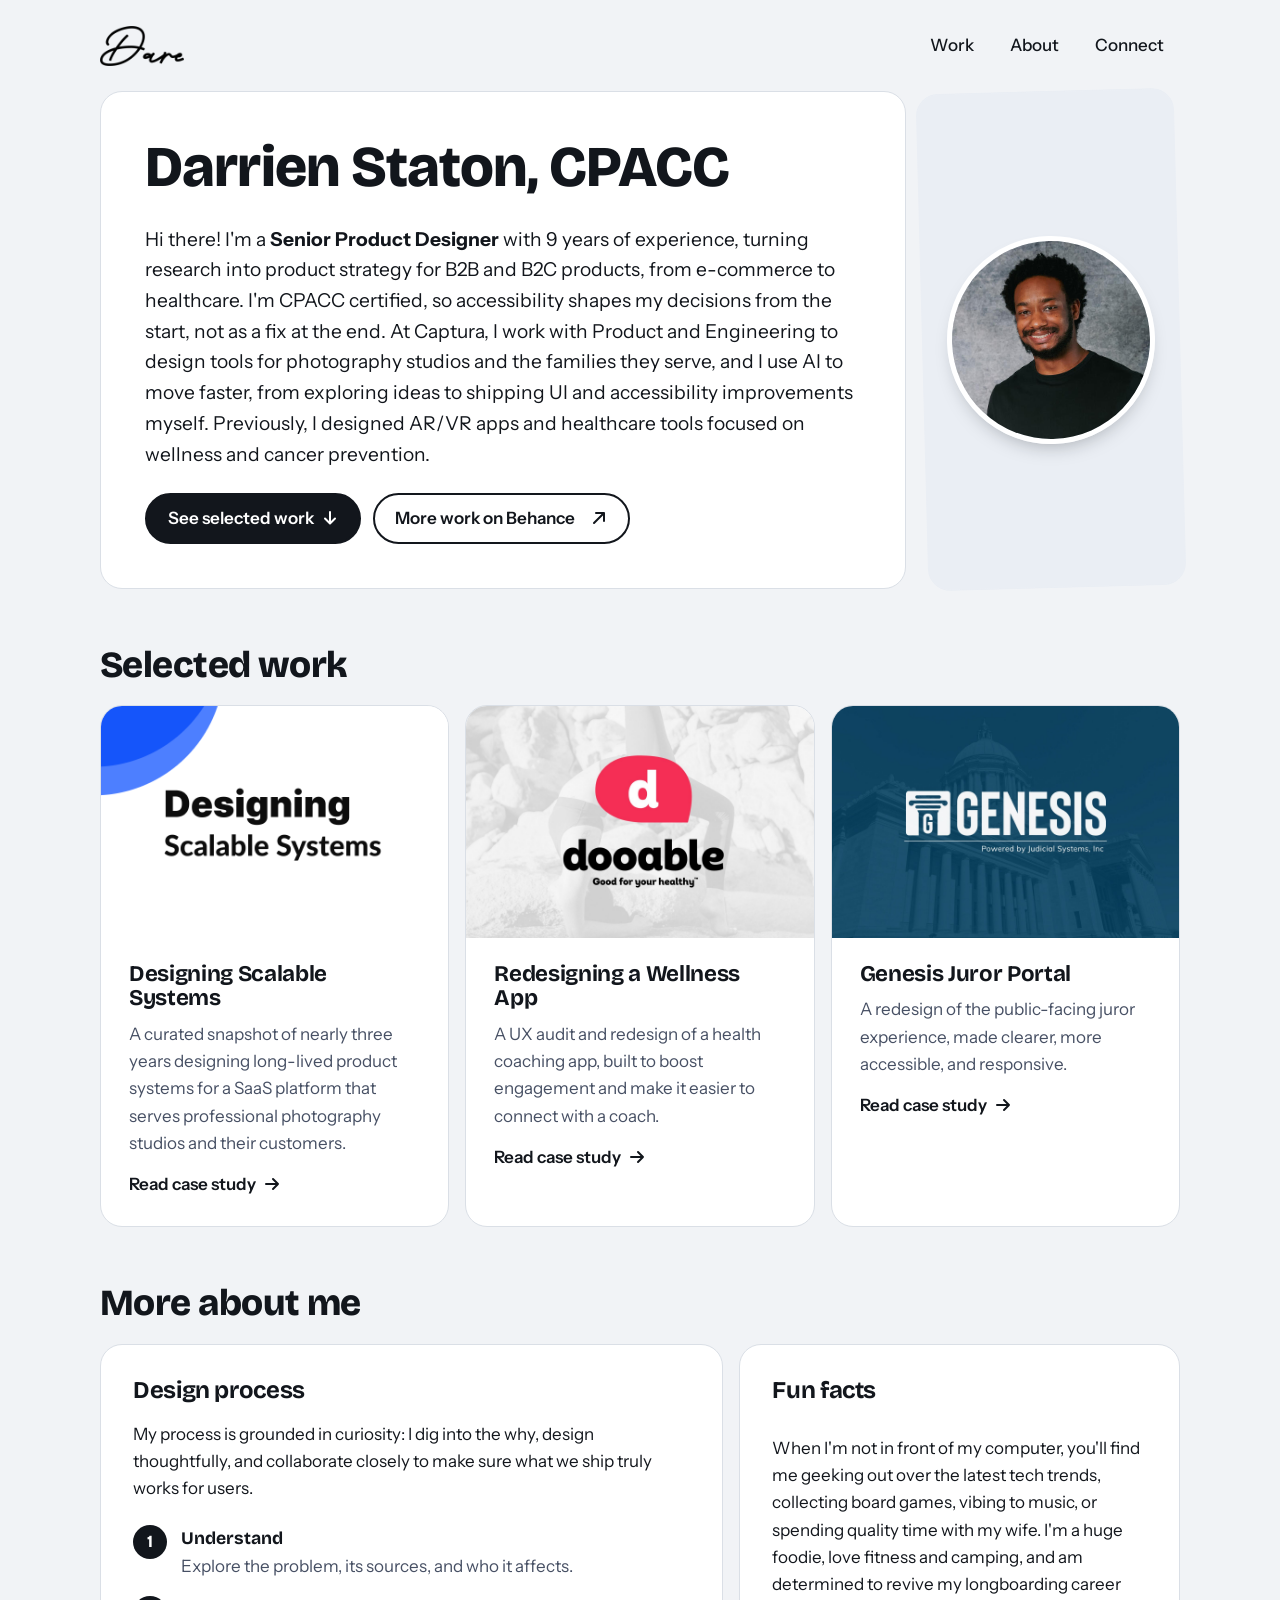
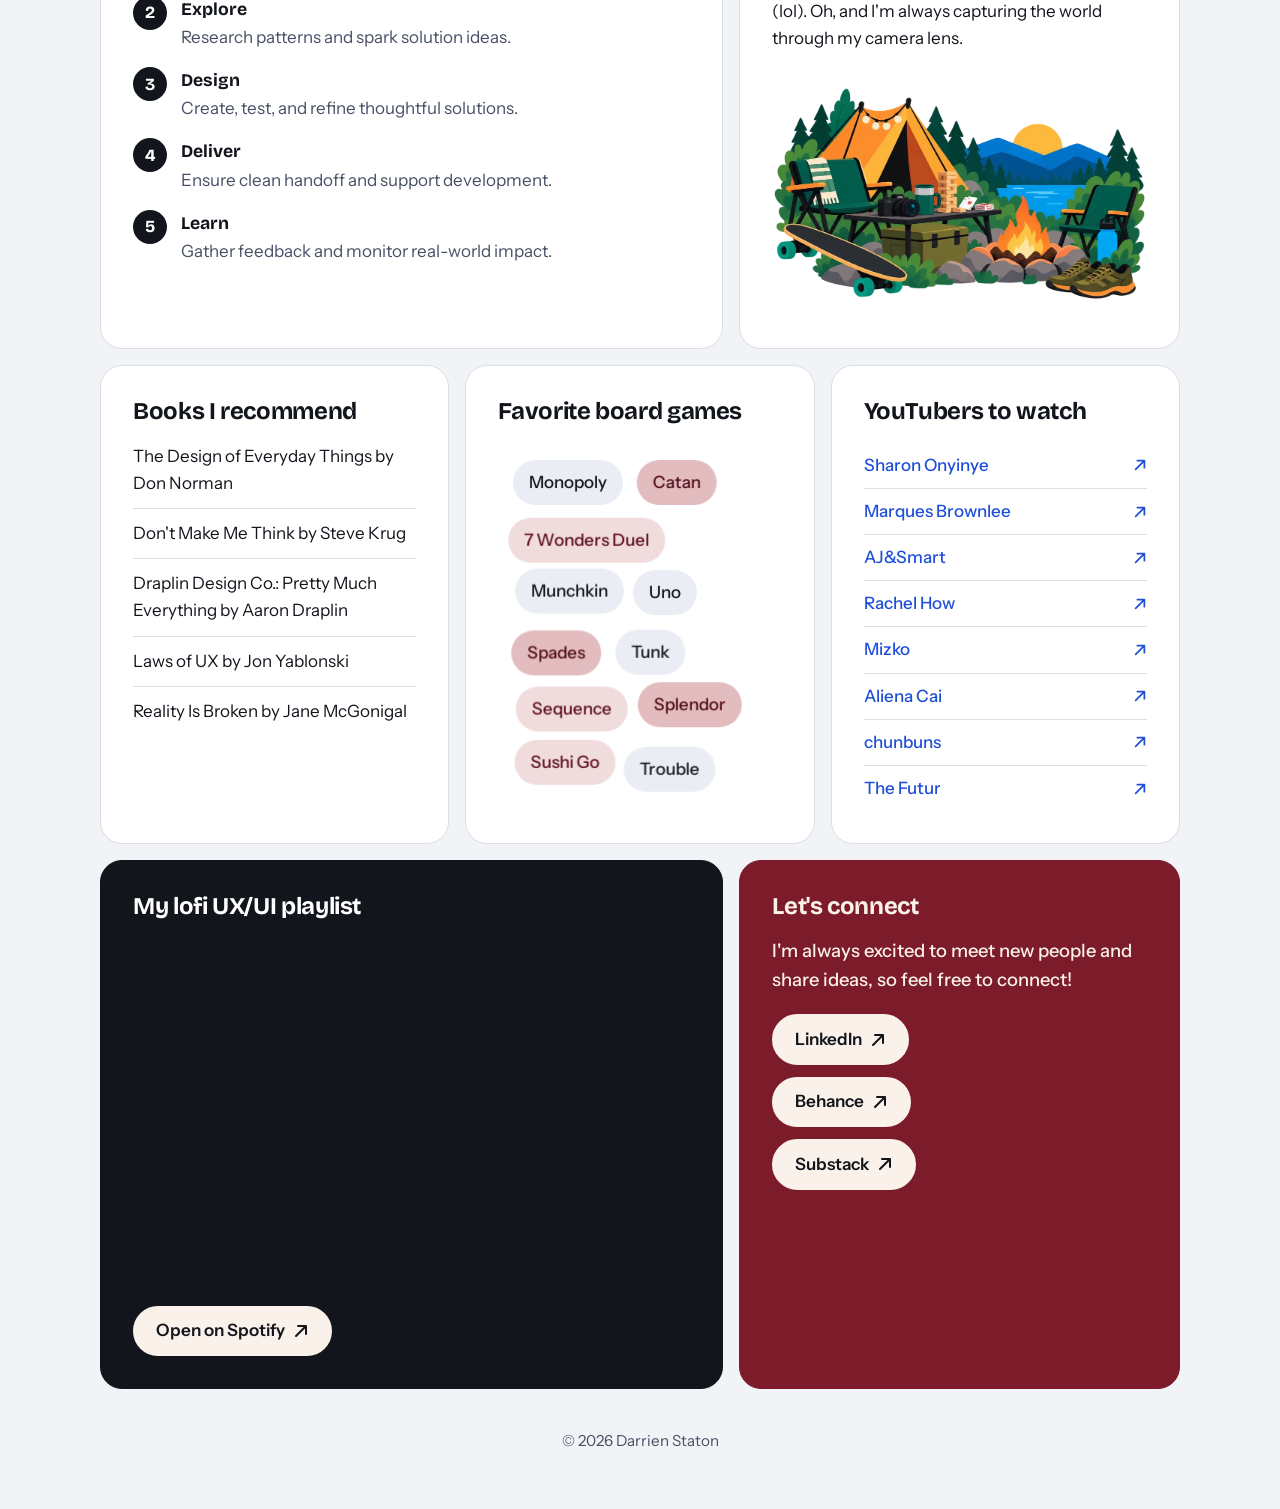
==== index.html @ d0b034d8 "Add portfolio site Initial upload of the darrienstaton.com portfolio: homepage, three case studies, " ====
<!DOCTYPE html>
<html lang="en">
<head>
  <meta charset="utf-8">
  <meta name="viewport" content="width=device-width, initial-scale=1">
  <title>Darrien Staton</title>
  <meta name="description" content="Darrien Staton | Product Designer">
  <meta name="theme-color" content="#F1F3F6">
  <meta property="og:title" content="Darrien Staton">
  <meta property="og:description" content="Darrien Staton | Product Designer">
  <meta property="og:type" content="website">
  <meta property="og:url" content="https://darrienstaton.com">
  <link rel="icon" type="image/png" href="images/favicon.png">
  <link rel="preconnect" href="https://fonts.googleapis.com">
  <link rel="preconnect" href="https://fonts.gstatic.com" crossorigin>
  <link href="https://fonts.googleapis.com/css2?family=Bricolage+Grotesque:opsz,wght@12..96,500;700;800&family=Instrument+Sans:wght@400;500;600&display=swap" rel="stylesheet">
  <style>
    :root {
      --bg: #F1F3F6;
      --surface: #FFFFFF;
      --ink: #12161C;
      --muted: #475064;
      --line: #DADFE6;
      --accent: #1F4FD8;
      --earth-red: #7C1B2A;
      --on-red: #FAF1EA;
      --chip: #EAEEF4;
      --radius: 22px;
      --gap: 16px;
      --display: "Bricolage Grotesque", "Avenir Next", "Segoe UI", system-ui, sans-serif;
      --body: "Instrument Sans", system-ui, -apple-system, "Segoe UI", Roboto, sans-serif;
    }
    * { box-sizing: border-box; }
    html { background: var(--bg); scroll-behavior: smooth; }
    body {
      margin: 0;
      font-family: var(--body);
      font-size: 1.0625rem;
      line-height: 1.6;
      color: var(--ink);
      background: var(--bg);
    }
    img { display: block; max-width: 100%; }
    a { color: inherit; }
    h1, h2, h3 { font-family: var(--display); margin: 0; line-height: 1.1; letter-spacing: -0.015em; }
    p { margin: 0; }
    ul, ol { margin: 0; padding: 0; list-style: none; }

    .wrap { max-width: 1120px; margin: 0 auto; padding: 0 20px; }

    .skip {
      position: absolute; left: 16px; top: -64px; z-index: 10;
      background: var(--ink); color: #fff; padding: 12px 18px; border-radius: 12px;
      font-weight: 600; text-decoration: none;
    }
    .skip:focus { top: 16px; }

    /* header */
    .site-header { display: flex; align-items: center; justify-content: space-between; padding: 22px 0; }
    .site-header .logo img { height: 40px; width: auto; }
    .site-header nav ul { display: flex; gap: 4px; }
    .site-header nav a {
      display: inline-block; padding: 10px 16px; border-radius: 999px;
      text-decoration: none; font-weight: 500; transition: background .2s ease, transform .2s ease;
    }
    .site-header nav a:hover { background: var(--surface); transform: translateY(-2px); }

    /* bento grid */
    .bento { display: grid; grid-template-columns: repeat(12, 1fr); gap: var(--gap); }
    .s4 { grid-column: span 4; }
    .s5 { grid-column: span 5; }
    .s6 { grid-column: span 6; }
    .s7 { grid-column: span 7; }
    .s3 { grid-column: span 3; }
    .s8 { grid-column: span 8; }
    .s9 { grid-column: span 9; }
    .s12 { grid-column: span 12; }
    .tall { grid-row: span 2; }

    .tile {
      position: relative;
      background: var(--surface);
      border: 1px solid var(--line);
      border-radius: var(--radius);
      padding: 32px;
    }
    .tile h3 { font-size: 1.5rem; margin-bottom: 18px; }
    .tile--night { background: var(--ink); border-color: var(--ink); color: #fff; }
    .tile--accent { background: var(--earth-red); border-color: var(--earth-red); color: var(--on-red); }
    .tile--accent p { font-weight: 500; }

    /* intro */
    .intro { padding: 44px; display: flex; flex-direction: column; justify-content: center; gap: 24px; }
    .intro h1 { font-size: clamp(2.4rem, 5.4vw, 3.6rem); font-weight: 800; }
    .intro p { font-size: 1.2rem; max-width: 40em; }
    .actions { display: flex; flex-wrap: wrap; gap: 12px; }
    .btn {
      display: inline-flex; align-items: center; gap: .5rem;
      min-height: 46px; padding: .6rem 1.3rem; border-radius: 999px;
      font-weight: 600; text-decoration: none; border: 2px solid var(--ink);
      transition: transform .2s ease, background .2s ease, color .2s ease;
    }
    .btn svg { width: 16px; height: 16px; transition: transform .2s ease; }
    .btn:hover { transform: translateY(-3px); }
    .btn:hover svg { transform: translate(2px, -2px); }
    .btn--solid { background: var(--ink); color: #fff; }
    .btn--solid:hover svg.down { transform: translateY(3px); }
    .btn--light { background: var(--on-red); color: var(--ink); border-color: var(--on-red); }

    /* portrait */
    .fun { display: flex; flex-direction: column; gap: 14px; }
    .fun__art { width: 100%; height: auto; margin-top: auto; }
    .portrait { display: grid; place-items: center; padding: 24px; background: var(--chip); border-color: var(--chip); transform: rotate(-1.5deg); transition: transform .35s ease; }
    .portrait:hover { transform: rotate(0deg) translateY(-4px); }
    /* shown at about half the file's pixel size, so it stays sharp on high-density screens */
    .portrait img { width: min(100%, 220px); height: auto; aspect-ratio: 1; object-fit: cover; border-radius: 50%; border: 5px solid #fff; box-shadow: 0 10px 20px -10px rgba(18,22,28,.35); }

    /* section headings */
    .section-head { margin: 56px 0 20px; }
    .section-head h2 { font-size: clamp(1.8rem, 3.4vw, 2.3rem); font-weight: 800; }

    /* case study tiles */
    .case { padding: 0; overflow: hidden; display: flex; flex-direction: column; transition: transform .25s ease, border-color .25s ease, box-shadow .25s ease; }
    .case:hover { transform: translateY(-4px); border-color: var(--brand); box-shadow: 0 14px 30px -14px rgba(18,22,28,.35); }
    .case--dss { --brand: #1A56FF; }
    .case--dooable { --brand: #F42D58; }
    .case--genesis { --brand: #0E4467; }
    .case__media { overflow: hidden; background: var(--chip); }
    .case__media img { width: 100%; height: 100%; object-fit: cover; aspect-ratio: 3 / 2; transition: transform .5s ease; }
    .case:hover .case__media img { transform: scale(1.04); }
    .case__body { padding: 24px 28px 28px; }
    .case__body h3 { font-size: 1.4rem; margin-bottom: 10px; }
    .case__body { flex: 1; }
    .case__body p { color: var(--muted); }
    .more { display: inline-flex; align-items: center; gap: .5rem; margin-top: 14px; font-weight: 600; }
    .more svg { width: 16px; height: 16px; transition: transform .25s ease; }
    .case:hover .more svg { transform: translateX(5px); }
    .stretched { text-decoration: none; }
    .stretched::after { content: ""; position: absolute; inset: 0; border-radius: inherit; }
    .stretched:focus-visible { outline: none; }
    .stretched:focus-visible::after { box-shadow: inset 0 0 0 4px var(--accent), inset 0 0 0 7px #fff; }

    /* process */
    .steps { display: grid; gap: 16px; counter-reset: step; }
    .steps li { display: grid; grid-template-columns: 34px 1fr; gap: 14px; align-items: start; counter-increment: step; }
    .steps li::before {
      content: counter(step);
      display: grid; place-items: center; width: 34px; height: 34px; border-radius: 50%;
      background: var(--ink); color: #fff; font-family: var(--display); font-weight: 700;
    }
    .steps strong { display: block; font-family: var(--display); font-size: 1.1rem; }
    .steps span { color: var(--muted); }

    /* lists */
    .plain li { padding: 11px 0; border-bottom: 1px solid var(--line); }
    .plain li:last-child { border-bottom: 0; padding-bottom: 0; }
    .plain li:first-child { padding-top: 0; }
    .chips { display: flex; flex-wrap: wrap; gap: 10px; }
    .chips li {
      padding: 9px 16px; border-radius: 999px; background: var(--chip); font-weight: 500;
      transition: transform .2s ease, background .2s ease;
    }
    .chips li:hover { transform: translateY(-3px) rotate(-2deg); background: #dfe5ee; }
    /* a little color on some chips: solid wine, soft rose, or the default gray */
    .chips li:nth-child(2), .chips li:nth-child(6), .chips li:nth-child(9) { background: #E2BCBF; color: #4F0C18; }
    .chips li:nth-child(2):hover, .chips li:nth-child(6):hover, .chips li:nth-child(9):hover { background: #D8ABAF; }
    .chips li:nth-child(3), .chips li:nth-child(8), .chips li:nth-child(10) { background: #F0DCDD; color: #5E0E1B; }
    .chips li:nth-child(3):hover, .chips li:nth-child(8):hover, .chips li:nth-child(10):hover { background: #E7C8CB; }
    .linklist li { padding: 9px 0; border-bottom: 1px solid var(--line); }
    .linklist li:last-child { border-bottom: 0; }
    .linklist a {
      display: flex; align-items: center; justify-content: space-between; gap: 12px;
      text-decoration: none; font-weight: 500; color: var(--accent);
    }
    .linklist a:hover { text-decoration: underline; text-underline-offset: 4px; }
    .linklist svg { width: 14px; height: 14px; flex: none; transition: transform .2s ease; }
    .linklist a:hover svg { transform: translate(2px, -2px); }

    iframe { display: block; width: 100%; height: 352px; border: 0; border-radius: 14px; }
    .spotify-link { margin-top: 16px; }

    .connect { display: flex; flex-direction: column; gap: 16px; }
    .connect p { font-size: 1.15rem; }
    .connect .actions { flex-direction: column; align-items: flex-start; margin-top: 4px; }

    footer { padding: 40px 0 56px; text-align: center; color: var(--muted); font-size: .95rem; }

    a:focus-visible { outline: 3px solid var(--accent); outline-offset: 3px; }
    .tile--accent a:focus-visible, .tile--night a:focus-visible { outline-color: #fff; }
    .sr-only {
      position: absolute; width: 1px; height: 1px; margin: -1px; padding: 0;
      overflow: hidden; clip: rect(0 0 0 0); white-space: nowrap; border: 0;
    }
    [id] { scroll-margin-top: 16px; }

    /* tablet and phone */
    @media (max-width: 960px) {
      .s3, .s4, .s5, .s6, .s7, .s8, .s9 { grid-column: span 12; }
      .tall { grid-row: auto; }
      .portrait { order: -1; padding: 20px; transform: rotate(-1deg); }
      .portrait img { width: 180px; height: auto; }
      .intro { padding: 32px 28px; }
    }
    @media (max-width: 560px) {
      .wrap { padding: 0 14px; }
      .site-header .logo img { height: 34px; }
      .site-header nav a { padding: 10px 11px; }
      .tile { padding: 26px 22px; }
      .intro { padding: 28px 22px; }
      .case__body { padding: 20px 22px 24px; }
    }


    /* floating board game chips (enhancement; static wrap without JS or with reduced motion) */
    .chips.float-ready { position: relative; padding: 14px; gap: 12px; }
    .chips.is-floating li { position: absolute; top: 0; left: 0; margin: 0; will-change: transform; transition: background .2s ease; }

    @media (prefers-reduced-motion: reduce) {
      html { scroll-behavior: auto; }
      *, *::before, *::after { transition: none !important; animation: none !important; }
      .portrait, .portrait:hover { transform: none; }
      .case:hover, .btn:hover, .chips li:hover, .site-header nav a:hover { transform: none; }
    }
  </style>
</head>
<body>
  <a class="skip" href="#work">Skip to selected work</a>

  <div class="wrap">
    <header class="site-header">
      <a class="logo" href="#top" aria-label="Darrien Staton, home"><img src="images/dare-logo.png" alt="Dare"></a>
      <nav aria-label="Main">
        <ul>
          <li><a href="#work">Work</a></li>
          <li><a href="#about">About</a></li>
          <li><a href="#connect">Connect</a></li>
        </ul>
      </nav>
    </header>

    <main id="top">

      <div class="bento">
        <section class="tile intro s9" aria-labelledby="name">
          <h1 id="name">Darrien Staton, CPACC</h1>
          <p>Hi there! I'm a <strong>Senior Product Designer</strong> with 9 years of experience, turning research into product strategy for B2B and B2C products, from e-commerce to healthcare. I'm CPACC certified, so accessibility shapes my decisions from the start, not as a fix at the end. At Captura, I work with Product and Engineering to design tools for photography studios and the families they serve, and I use AI to move faster, from exploring ideas to shipping UI and accessibility improvements myself. Previously, I designed AR/VR apps and healthcare tools focused on wellness and cancer prevention.</p>
          <div class="actions">
            <a class="btn btn--solid" href="#work">
              See selected work
              <svg class="down" viewBox="0 0 16 16" fill="none" stroke="currentColor" stroke-width="2" stroke-linecap="round" stroke-linejoin="round" aria-hidden="true"><path d="M8 2v11M3 8.5l5 5 5-5"/></svg>
            </a>
            <a class="btn" href="https://www.behance.net/darrienstaton1/" target="_blank" rel="noopener noreferrer">
              More work on Behance<span class="sr-only"> (opens in a new tab)</span>
              <svg viewBox="0 0 16 16" fill="none" stroke="currentColor" stroke-width="2" stroke-linecap="round" stroke-linejoin="round" aria-hidden="true"><path d="M5 3h8v8M13 3L3 13"/></svg>
            </a>
          </div>
        </section>

        <div class="tile portrait s3">
          <img src="images/headshot.jpg" alt="Darrien smiling in a black t-shirt." width="495" height="495">
        </div>
      </div>

      <section id="work" aria-labelledby="work-title">
        <div class="section-head"><h2 id="work-title">Selected work</h2></div>
        <div class="bento">

          <article class="tile case case--dss s4">
            <div class="case__media"><img src="images/thumb-scalable-systems.png" alt="" width="1500" height="1000"></div>
            <div class="case__body">
              <h3><a class="stretched" href="scalable-systems.html">Designing Scalable Systems</a></h3>
              <p>A curated snapshot of nearly three years designing long-lived product systems for a SaaS platform that serves professional photography studios and their customers.</p>
              <span class="more" aria-hidden="true">Read case study
                <svg viewBox="0 0 16 16" fill="none" stroke="currentColor" stroke-width="2" stroke-linecap="round" stroke-linejoin="round"><path d="M2 8h12M9 3l5 5-5 5"/></svg>
              </span>
            </div>
          </article>

          <article class="tile case case--dooable s4">
            <div class="case__media"><img src="images/thumb-dooable.jpg" alt="" width="1500" height="1000" loading="lazy"></div>
            <div class="case__body">
              <h3><a class="stretched" href="wellness-app.html">Redesigning a Wellness App</a></h3>
              <p>A UX audit and redesign of a health coaching app, built to boost engagement and make it easier to connect with a coach.</p>
              <span class="more" aria-hidden="true">Read case study
                <svg viewBox="0 0 16 16" fill="none" stroke="currentColor" stroke-width="2" stroke-linecap="round" stroke-linejoin="round"><path d="M2 8h12M9 3l5 5-5 5"/></svg>
              </span>
            </div>
          </article>

          <article class="tile case case--genesis s4">
            <div class="case__media"><img src="images/thumb-genesis.jpg" alt="" width="1500" height="1000" loading="lazy"></div>
            <div class="case__body">
              <h3><a class="stretched" href="juror-portal.html">Genesis Juror Portal</a></h3>
              <p>A redesign of the public-facing juror experience, made clearer, more accessible, and responsive.</p>
              <span class="more" aria-hidden="true">Read case study
                <svg viewBox="0 0 16 16" fill="none" stroke="currentColor" stroke-width="2" stroke-linecap="round" stroke-linejoin="round"><path d="M2 8h12M9 3l5 5-5 5"/></svg>
              </span>
            </div>
          </article>

        </div>
      </section>

      <section id="about" aria-labelledby="about-title">
        <div class="section-head"><h2 id="about-title">More about me</h2></div>
        <div class="bento">

          <section class="tile s7" aria-labelledby="process-title">
            <h3 id="process-title">Design process</h3>
            <p style="margin-bottom:22px">My process is grounded in curiosity: I dig into the why, design thoughtfully, and collaborate closely to make sure what we ship truly works for users.</p>
            <ol class="steps">
              <li><div><strong>Understand</strong><span>Explore the problem, its sources, and who it affects.</span></div></li>
              <li><div><strong>Explore</strong><span>Research patterns and spark solution ideas.</span></div></li>
              <li><div><strong>Design</strong><span>Create, test, and refine thoughtful solutions.</span></div></li>
              <li><div><strong>Deliver</strong><span>Ensure clean handoff and support development.</span></div></li>
              <li><div><strong>Learn</strong><span>Gather feedback and monitor real-world impact.</span></div></li>
            </ol>
          </section>

          <section class="tile s5 fun" aria-labelledby="fun-title">
            <h3 id="fun-title">Fun facts</h3>
            <p>When I'm not in front of my computer, you'll find me geeking out over the latest tech trends, collecting board games, vibing to music, or spending quality time with my wife. I'm a huge foodie, love fitness and camping, and am determined to revive my longboarding career (lol). Oh, and I'm always capturing the world through my camera lens.</p>
            <img class="fun__art" src="images/fun-facts-camp.webp" alt="Illustrated campsite by a lake at sunset, with an orange tent, camp chairs, a campfire, a camera, a Jenga tower and playing cards, a longboard, and hiking shoes." width="1000" height="667" loading="lazy">
          </section>

          <section class="tile s4" aria-labelledby="books-title">
            <h3 id="books-title">Books I recommend</h3>
            <ul class="plain">
              <li>The Design of Everyday Things by Don Norman</li>
              <li>Don't Make Me Think by Steve Krug</li>
              <li>Draplin Design Co.: Pretty Much Everything by Aaron Draplin</li>
              <li>Laws of UX by Jon Yablonski</li>
              <li>Reality Is Broken by Jane McGonigal</li>
            </ul>
          </section>

          <section class="tile s4" aria-labelledby="games-title">
            <h3 id="games-title">Favorite board games</h3>
            <ul class="chips">
              <li>Monopoly</li>
              <li>Catan</li>
              <li>7 Wonders Duel</li>
              <li>Munchkin</li>
              <li>Uno</li>
              <li>Spades</li>
              <li>Tunk</li>
              <li>Sequence</li>
              <li>Splendor</li>
              <li>Sushi Go</li>
              <li>Trouble</li>
            </ul>
          </section>

          <section class="tile s4" aria-labelledby="yt-title">
            <h3 id="yt-title">YouTubers to watch</h3>
            <ul class="linklist">
              <li><a href="https://www.youtube.com/@SharonOnyinye/" target="_blank" rel="noopener noreferrer">Sharon Onyinye<span class="sr-only"> (opens in a new tab)</span><svg viewBox="0 0 16 16" fill="none" stroke="currentColor" stroke-width="2" stroke-linecap="round" stroke-linejoin="round" aria-hidden="true"><path d="M5 3h8v8M13 3L3 13"/></svg></a></li>
              <li><a href="https://www.youtube.com/@mkbhd/" target="_blank" rel="noopener noreferrer">Marques Brownlee<span class="sr-only"> (opens in a new tab)</span><svg viewBox="0 0 16 16" fill="none" stroke="currentColor" stroke-width="2" stroke-linecap="round" stroke-linejoin="round" aria-hidden="true"><path d="M5 3h8v8M13 3L3 13"/></svg></a></li>
              <li><a href="https://www.youtube.com/@AJSmart/" target="_blank" rel="noopener noreferrer">AJ&amp;Smart<span class="sr-only"> (opens in a new tab)</span><svg viewBox="0 0 16 16" fill="none" stroke="currentColor" stroke-width="2" stroke-linecap="round" stroke-linejoin="round" aria-hidden="true"><path d="M5 3h8v8M13 3L3 13"/></svg></a></li>
              <li><a href="https://www.youtube.com/@RachelHow/" target="_blank" rel="noopener noreferrer">Rachel How<span class="sr-only"> (opens in a new tab)</span><svg viewBox="0 0 16 16" fill="none" stroke="currentColor" stroke-width="2" stroke-linecap="round" stroke-linejoin="round" aria-hidden="true"><path d="M5 3h8v8M13 3L3 13"/></svg></a></li>
              <li><a href="https://www.youtube.com/@Mizko/" target="_blank" rel="noopener noreferrer">Mizko<span class="sr-only"> (opens in a new tab)</span><svg viewBox="0 0 16 16" fill="none" stroke="currentColor" stroke-width="2" stroke-linecap="round" stroke-linejoin="round" aria-hidden="true"><path d="M5 3h8v8M13 3L3 13"/></svg></a></li>
              <li><a href="https://www.youtube.com/@AlienaCai/" target="_blank" rel="noopener noreferrer">Aliena Cai<span class="sr-only"> (opens in a new tab)</span><svg viewBox="0 0 16 16" fill="none" stroke="currentColor" stroke-width="2" stroke-linecap="round" stroke-linejoin="round" aria-hidden="true"><path d="M5 3h8v8M13 3L3 13"/></svg></a></li>
              <li><a href="https://www.youtube.com/@chunbuns/" target="_blank" rel="noopener noreferrer">chunbuns<span class="sr-only"> (opens in a new tab)</span><svg viewBox="0 0 16 16" fill="none" stroke="currentColor" stroke-width="2" stroke-linecap="round" stroke-linejoin="round" aria-hidden="true"><path d="M5 3h8v8M13 3L3 13"/></svg></a></li>
              <li><a href="https://www.youtube.com/@thefutur/" target="_blank" rel="noopener noreferrer">The Futur<span class="sr-only"> (opens in a new tab)</span><svg viewBox="0 0 16 16" fill="none" stroke="currentColor" stroke-width="2" stroke-linecap="round" stroke-linejoin="round" aria-hidden="true"><path d="M5 3h8v8M13 3L3 13"/></svg></a></li>
            </ul>
          </section>

          <section class="tile tile--night s7" aria-labelledby="playlist-title">
            <h3 id="playlist-title">My lofi UX/UI playlist</h3>
            <iframe title="My Lofi UX/UI playlist on Spotify" src="https://open.spotify.com/embed/playlist/6mcJ4eX744HEFd7J6AeA9e?utm_source=generator&amp;si=a37f7be60f414571" allow="autoplay; clipboard-write; encrypted-media; fullscreen; picture-in-picture" loading="lazy"></iframe>
            <a class="btn btn--light spotify-link" href="https://open.spotify.com/playlist/6mcJ4eX744HEFd7J6AeA9e?si=ZIV6PWeASYWnZGyinq_YZw" target="_blank" rel="noopener noreferrer">Open on Spotify<span class="sr-only"> (opens in a new tab)</span><svg viewBox="0 0 16 16" fill="none" stroke="currentColor" stroke-width="2" stroke-linecap="round" stroke-linejoin="round" aria-hidden="true"><path d="M5 3h8v8M13 3L3 13"/></svg></a>
          </section>

          <section id="connect" class="tile tile--accent connect s5" aria-labelledby="connect-title">
            <h3 id="connect-title" style="margin-bottom:0">Let's connect</h3>
            <p>I'm always excited to meet new people and share ideas, so feel free to connect!</p>
            <div class="actions">
              <a class="btn btn--light" href="https://www.linkedin.com/in/darrien/" target="_blank" rel="noopener noreferrer">LinkedIn<span class="sr-only"> (opens in a new tab)</span><svg viewBox="0 0 16 16" fill="none" stroke="currentColor" stroke-width="2" stroke-linecap="round" stroke-linejoin="round" aria-hidden="true"><path d="M5 3h8v8M13 3L3 13"/></svg></a>
              <a class="btn btn--light" href="https://www.behance.net/darrienstaton1/" target="_blank" rel="noopener noreferrer">Behance<span class="sr-only"> (opens in a new tab)</span><svg viewBox="0 0 16 16" fill="none" stroke="currentColor" stroke-width="2" stroke-linecap="round" stroke-linejoin="round" aria-hidden="true"><path d="M5 3h8v8M13 3L3 13"/></svg></a>
              <a class="btn btn--light" href="https://darrienstaton.substack.com/" target="_blank" rel="noopener noreferrer">Substack<span class="sr-only"> (opens in a new tab)</span><svg viewBox="0 0 16 16" fill="none" stroke="currentColor" stroke-width="2" stroke-linecap="round" stroke-linejoin="round" aria-hidden="true"><path d="M5 3h8v8M13 3L3 13"/></svg></a>
            </div>
          </section>

        </div>
      </section>

    </main>

    <footer>&copy; 2026 Darrien Staton</footer>
  </div>
<script>
(function () {
  var field = document.querySelector('.chips');
  if (!field) return;
  var mq = window.matchMedia('(prefers-reduced-motion: reduce)');
  var items = [], raf = 0, onScreen = true, pointer = null, resizeTimer = 0, lastW = 0;
  var DRIFT = 5, PUSH = 10, RADIUS = 110, LIMIT = 12;

  function setup() {
    teardown();
    if (mq.matches) return;
    field.classList.add('float-ready');
    var lis = [].slice.call(field.children);
    var spots = lis.map(function (li) { return { x: li.offsetLeft, y: li.offsetTop, w: li.offsetWidth, h: li.offsetHeight }; });
    field.style.height = field.offsetHeight + 'px';
    field.classList.add('is-floating');
    items = lis.map(function (li, i) {
      li.style.transform = 'translate(' + spots[i].x + 'px,' + spots[i].y + 'px)';
      return {
        el: li, hx: spots[i].x, hy: spots[i].y, w: spots[i].w, h: spots[i].h, ox: 0, oy: 0,
        p1: Math.random() * 6.28, p2: Math.random() * 6.28,
        s1: 0.00035 + Math.random() * 0.0003, s2: 0.0003 + Math.random() * 0.0003
      };
    });
    lastW = field.offsetWidth;
    start();
  }

  function teardown() {
    stop();
    items.forEach(function (it) { it.el.style.transform = ''; });
    items = [];
    field.classList.remove('is-floating', 'float-ready');
    field.style.height = '';
  }

  function frame(now) {
    raf = requestAnimationFrame(frame);
    for (var i = 0; i < items.length; i++) {
      var it = items[i];
      var tx = Math.sin(now * it.s1 + it.p1) * DRIFT;
      var ty = Math.cos(now * it.s2 + it.p2) * DRIFT;
      if (pointer) {
        var dx = it.hx + it.w / 2 - pointer.x, dy = it.hy + it.h / 2 - pointer.y;
        var d = Math.sqrt(dx * dx + dy * dy);
        if (d < RADIUS) {
          var f = 1 - d / RADIUS, k = (d || 1);
          tx += (dx / k) * f * PUSH;
          ty += (dy / k) * f * PUSH;
        }
      }
      tx = Math.max(-LIMIT, Math.min(LIMIT, tx));
      ty = Math.max(-LIMIT, Math.min(LIMIT, ty));
      it.ox += (tx - it.ox) * 0.08;
      it.oy += (ty - it.oy) * 0.08;
      it.el.style.transform = 'translate(' + (it.hx + it.ox).toFixed(2) + 'px,' + (it.hy + it.oy).toFixed(2) + 'px)';
    }
  }
  function start() { if (!raf && items.length && onScreen && !document.hidden) raf = requestAnimationFrame(frame); }
  function stop() { if (raf) { cancelAnimationFrame(raf); raf = 0; } }

  field.addEventListener('pointermove', function (e) {
    if (e.pointerType && e.pointerType !== 'mouse') return;
    var r = field.getBoundingClientRect();
    pointer = { x: e.clientX - r.left, y: e.clientY - r.top };
  });
  field.addEventListener('pointerleave', function () { pointer = null; });
  document.addEventListener('visibilitychange', function () { document.hidden ? stop() : start(); });
  if ('IntersectionObserver' in window) {
    new IntersectionObserver(function (entries) {
      onScreen = entries[0].isIntersecting;
      onScreen ? start() : stop();
    }).observe(field);
  }
  window.addEventListener('resize', function () {
    clearTimeout(resizeTimer);
    resizeTimer = setTimeout(function () {
      if (!field.classList.contains('is-floating') || Math.abs(field.offsetWidth - lastW) > 1) setup();
    }, 150);
  });
  if (mq.addEventListener) mq.addEventListener('change', setup);
  var ready = document.fonts && document.fonts.ready ? document.fonts.ready : Promise.resolve();
  ready.then(setup);
})();
</script>
</body>
</html>
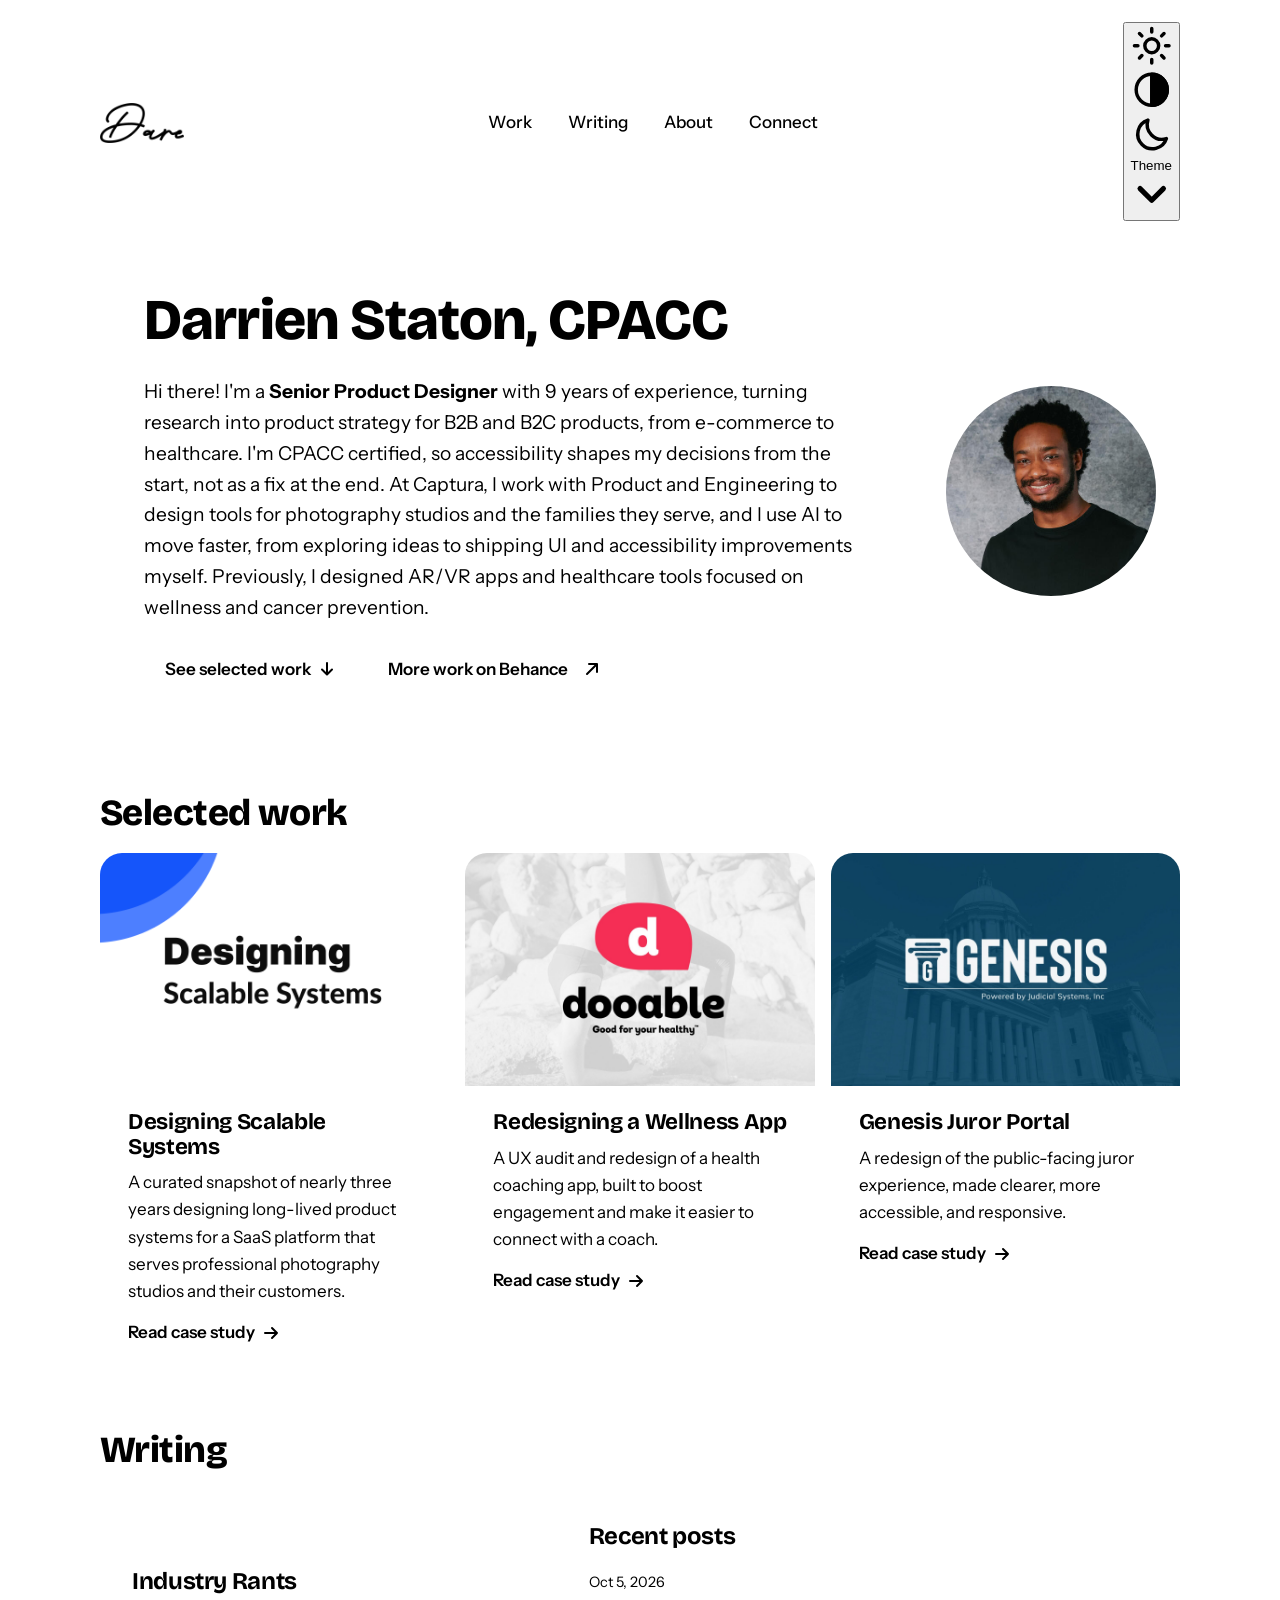
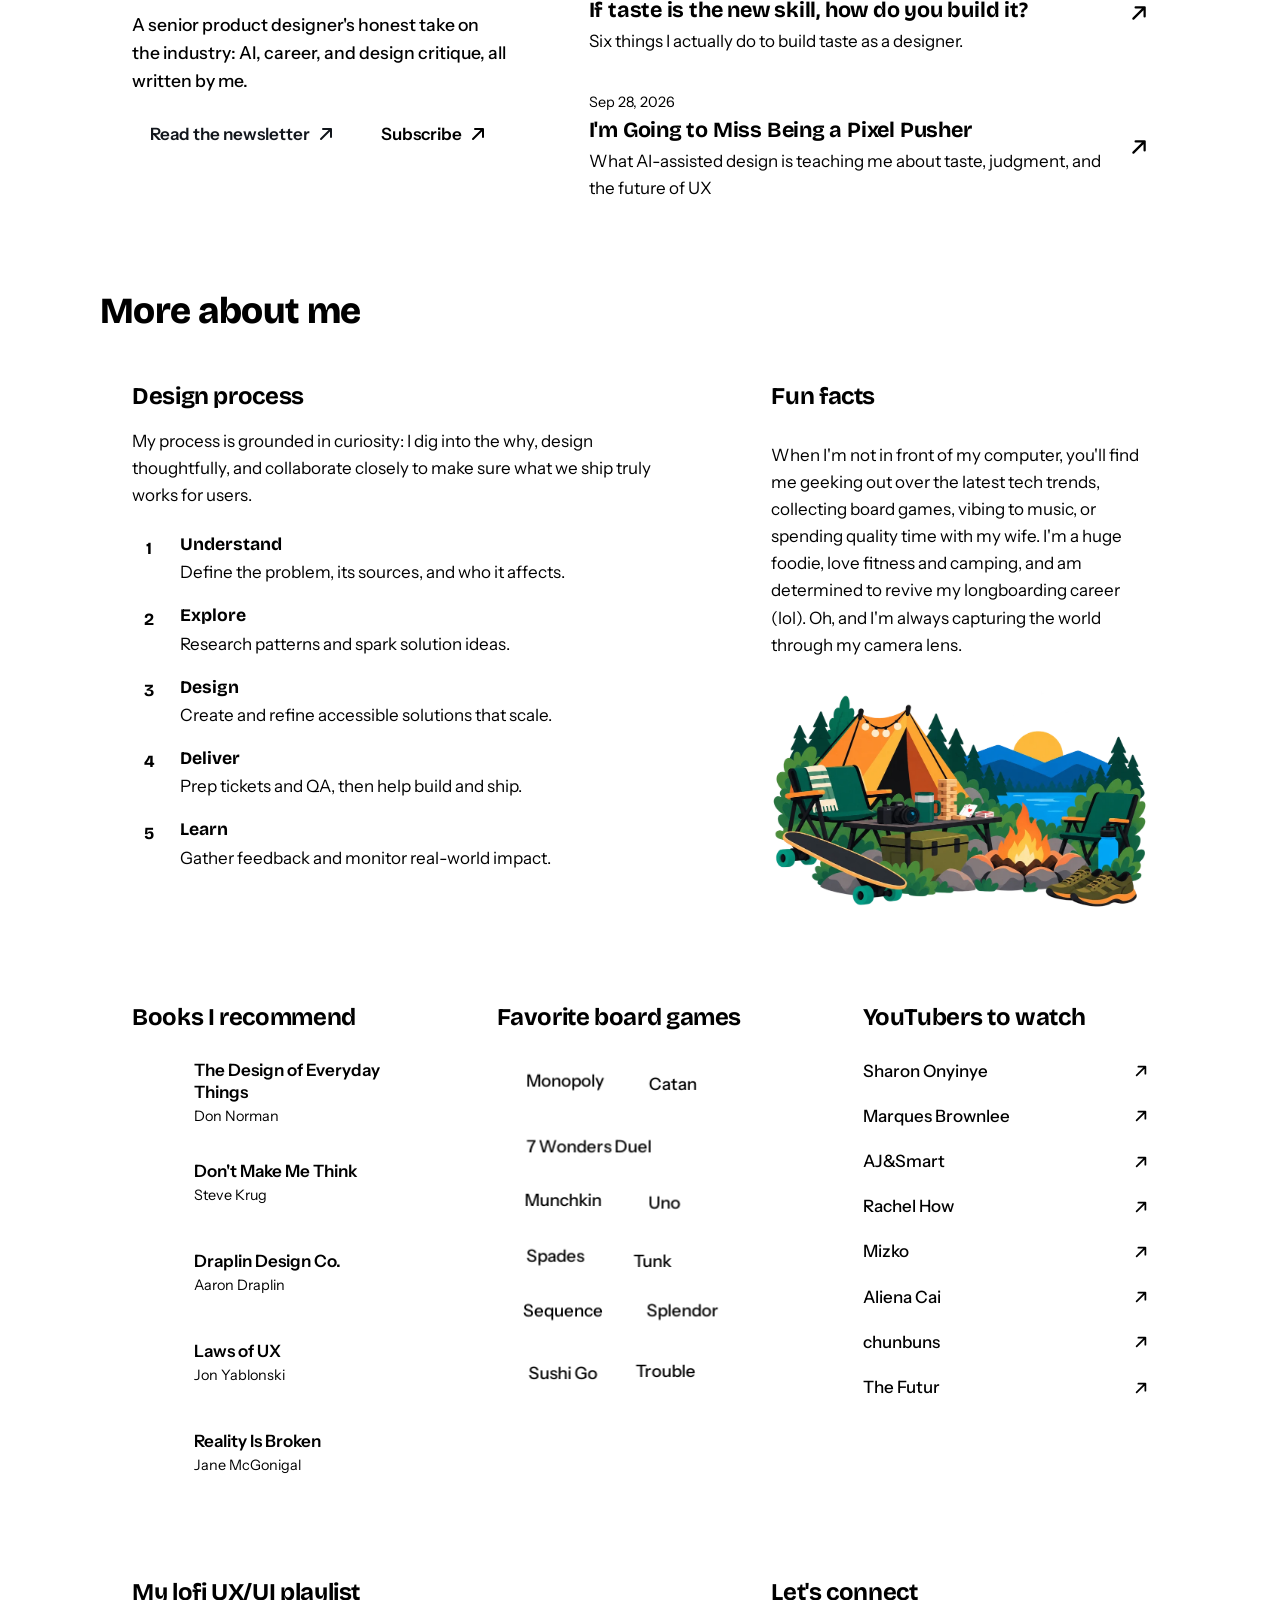
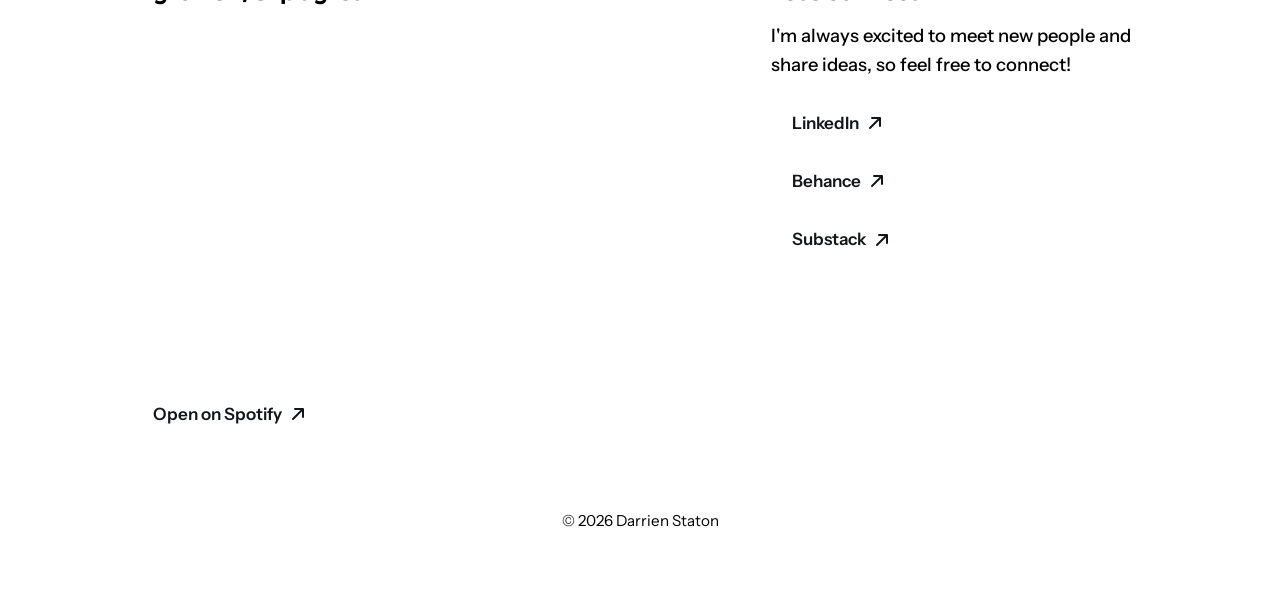
==== commit 1ac1fced: "Site updates Theme switcher, thumbnails, text revisions" ====
--- a/index.html
+++ b/index.html
@@ -5,7 +5,10 @@
   <meta name="viewport" content="width=device-width, initial-scale=1">
   <title>Darrien Staton</title>
   <meta name="description" content="Darrien Staton | Product Designer">
-  <meta name="theme-color" content="#F1F3F6">
+  <meta name="theme-color" content="#F1F3F6" media="(prefers-color-scheme: light)">
+  <meta name="theme-color" content="#0D1015" media="(prefers-color-scheme: dark)">
+  <script src="theme.js" defer></script>
+<script>(function(){var d=document.documentElement;d.classList.add('js');try{var t=localStorage.getItem('theme');if(t==='light'||t==='dark')d.setAttribute('data-theme',t)}catch(e){}})()</script>
   <meta property="og:title" content="Darrien Staton">
   <meta property="og:description" content="Darrien Staton | Product Designer">
   <meta property="og:type" content="website">
@@ -16,15 +19,7 @@
   <link href="https://fonts.googleapis.com/css2?family=Bricolage+Grotesque:opsz,wght@12..96,500;700;800&family=Instrument+Sans:wght@400;500;600&display=swap" rel="stylesheet">
   <style>
     :root {
-      --bg: #F1F3F6;
-      --surface: #FFFFFF;
-      --ink: #12161C;
-      --muted: #475064;
-      --line: #DADFE6;
-      --accent: #1F4FD8;
-      --earth-red: #7C1B2A;
-      --on-red: #FAF1EA;
-      --chip: #EAEEF4;
+      /* color tokens live in theme.css */
       --radius: 22px;
       --gap: 16px;
       --display: "Bricolage Grotesque", "Avenir Next", "Segoe UI", system-ui, sans-serif;
@@ -50,7 +45,7 @@
 
     .skip {
       position: absolute; left: 16px; top: -64px; z-index: 10;
-      background: var(--ink); color: #fff; padding: 12px 18px; border-radius: 12px;
+      background: var(--solid-bg); color: var(--solid-fg); padding: 12px 18px; border-radius: 12px;
       font-weight: 600; text-decoration: none;
     }
     .skip:focus { top: 16px; }
@@ -85,7 +80,7 @@
       padding: 32px;
     }
     .tile h3 { font-size: 1.5rem; margin-bottom: 18px; }
-    .tile--night { background: var(--ink); border-color: var(--ink); color: #fff; }
+    .tile--night { background: var(--night-bg); border-color: var(--night-line); color: var(--night-ink); }
     .tile--accent { background: var(--earth-red); border-color: var(--earth-red); color: var(--on-red); }
     .tile--accent p { font-weight: 500; }
 
@@ -103,17 +98,17 @@
     .btn svg { width: 16px; height: 16px; transition: transform .2s ease; }
     .btn:hover { transform: translateY(-3px); }
     .btn:hover svg { transform: translate(2px, -2px); }
-    .btn--solid { background: var(--ink); color: #fff; }
+    .btn--solid { background: var(--solid-bg); color: var(--solid-fg); border-color: var(--solid-bg); }
     .btn--solid:hover svg.down { transform: translateY(3px); }
-    .btn--light { background: var(--on-red); color: var(--ink); border-color: var(--on-red); }
+    .btn--light { background: var(--on-red); color: #12161C; border-color: var(--on-red); }
 
     /* portrait */
     .fun { display: flex; flex-direction: column; gap: 14px; }
     .fun__art { width: 100%; height: auto; margin-top: auto; }
-    .portrait { display: grid; place-items: center; padding: 24px; background: var(--chip); border-color: var(--chip); transform: rotate(-1.5deg); transition: transform .35s ease; }
-    .portrait:hover { transform: rotate(0deg) translateY(-4px); }
+    .portrait { display: grid; place-items: center; padding: 24px; background: var(--chip); border-color: var(--chip); transition: transform .35s ease; }
+    .portrait:hover { transform: rotate(-1.5deg) translateY(-4px); }
     /* shown at about half the file's pixel size, so it stays sharp on high-density screens */
-    .portrait img { width: min(100%, 220px); height: auto; aspect-ratio: 1; object-fit: cover; border-radius: 50%; border: 5px solid #fff; box-shadow: 0 10px 20px -10px rgba(18,22,28,.35); }
+    .portrait img { width: min(100%, 220px); height: auto; aspect-ratio: 1; object-fit: cover; border-radius: 50%; border: 5px solid var(--ring); box-shadow: 0 10px 20px -10px var(--shadow); }
 
     /* section headings */
     .section-head { margin: 56px 0 20px; }
@@ -121,11 +116,11 @@
 
     /* case study tiles */
     .case { padding: 0; overflow: hidden; display: flex; flex-direction: column; transition: transform .25s ease, border-color .25s ease, box-shadow .25s ease; }
-    .case:hover { transform: translateY(-4px); border-color: var(--brand); box-shadow: 0 14px 30px -14px rgba(18,22,28,.35); }
+    .case:hover { transform: translateY(-4px); border-color: var(--brand); box-shadow: 0 14px 30px -14px var(--shadow); }
     .case--dss { --brand: #1A56FF; }
     .case--dooable { --brand: #F42D58; }
-    .case--genesis { --brand: #0E4467; }
-    .case__media { overflow: hidden; background: var(--chip); }
+    .case--genesis { --brand: var(--brand-genesis); }
+    .case__media { overflow: hidden; background: var(--chip); border-bottom: 1px solid var(--line); }
     .case__media img { width: 100%; height: 100%; object-fit: cover; aspect-ratio: 3 / 2; transition: transform .5s ease; }
     .case:hover .case__media img { transform: scale(1.04); }
     .case__body { padding: 24px 28px 28px; }
@@ -138,7 +133,7 @@
     .stretched { text-decoration: none; }
     .stretched::after { content: ""; position: absolute; inset: 0; border-radius: inherit; }
     .stretched:focus-visible { outline: none; }
-    .stretched:focus-visible::after { box-shadow: inset 0 0 0 4px var(--accent), inset 0 0 0 7px #fff; }
+    .stretched:focus-visible::after { box-shadow: inset 0 0 0 4px var(--accent), inset 0 0 0 7px var(--surface); }
 
     /* process */
     .steps { display: grid; gap: 16px; counter-reset: step; }
@@ -146,7 +141,7 @@
     .steps li::before {
       content: counter(step);
       display: grid; place-items: center; width: 34px; height: 34px; border-radius: 50%;
-      background: var(--ink); color: #fff; font-family: var(--display); font-weight: 700;
+      background: var(--solid-bg); color: var(--solid-fg); font-family: var(--display); font-weight: 700;
     }
     .steps strong { display: block; font-family: var(--display); font-size: 1.1rem; }
     .steps span { color: var(--muted); }
@@ -160,12 +155,21 @@
       padding: 9px 16px; border-radius: 999px; background: var(--chip); font-weight: 500;
       transition: transform .2s ease, background .2s ease;
     }
-    .chips li:hover { transform: translateY(-3px) rotate(-2deg); background: #dfe5ee; }
+    .chips li:hover { transform: translateY(-3px) rotate(-2deg); background: var(--chip-hover); }
     /* a little color on some chips: solid wine, soft rose, or the default gray */
-    .chips li:nth-child(2), .chips li:nth-child(6), .chips li:nth-child(9) { background: #E2BCBF; color: #4F0C18; }
-    .chips li:nth-child(2):hover, .chips li:nth-child(6):hover, .chips li:nth-child(9):hover { background: #D8ABAF; }
-    .chips li:nth-child(3), .chips li:nth-child(8), .chips li:nth-child(10) { background: #F0DCDD; color: #5E0E1B; }
-    .chips li:nth-child(3):hover, .chips li:nth-child(8):hover, .chips li:nth-child(10):hover { background: #E7C8CB; }
+    .chips li:nth-child(2), .chips li:nth-child(6), .chips li:nth-child(9) { background: var(--rose-mid); color: var(--rose-mid-ink); }
+    .chips li:nth-child(2):hover, .chips li:nth-child(6):hover, .chips li:nth-child(9):hover { background: var(--rose-mid-hover); }
+    .chips li:nth-child(3), .chips li:nth-child(8), .chips li:nth-child(10) { background: var(--rose-soft); color: var(--rose-ink); }
+    .chips li:nth-child(3):hover, .chips li:nth-child(8):hover, .chips li:nth-child(10):hover { background: var(--rose-soft-hover); }
+    /* books: small cover on the left, title and author on the right */
+    .books { list-style: none; margin: 0; padding: 0; }
+    .book { display: flex; align-items: center; gap: 14px; padding: 9px 0; border-bottom: 1px solid var(--line); }
+    .book:last-child { border-bottom: 0; }
+    .book__cover { position: relative; flex: none; width: 48px; aspect-ratio: 2 / 3; border-radius: 4px; overflow: hidden; background: var(--chip); border: 1px solid var(--line); box-shadow: 0 4px 10px -6px var(--shadow); }
+    .book__cover img { position: absolute; inset: 0; width: 100%; height: 100%; object-fit: cover; }
+    .book__text { min-width: 0; }
+    .book__title { display: block; font-weight: 600; line-height: 1.3; }
+    .book__author { display: block; margin-top: 2px; font-size: .9rem; color: var(--muted); }
     .linklist li { padding: 9px 0; border-bottom: 1px solid var(--line); }
     .linklist li:last-child { border-bottom: 0; }
     .linklist a {
@@ -176,6 +180,26 @@
     .linklist svg { width: 14px; height: 14px; flex: none; transition: transform .2s ease; }
     .linklist a:hover svg { transform: translate(2px, -2px); }
 
+    /* writing */
+    .writing { display: flex; flex-direction: column; justify-content: center; gap: 16px; }
+    .writing h3 { margin-bottom: 0; }
+    .writing p { font-size: 1.1rem; }
+    .writing .btn { padding: .6rem 1.1rem; }
+    .writing .btn:not(.btn--light) { border-color: var(--on-red); color: var(--on-red); }
+    .posts__list li + li { border-top: 1px solid var(--line); }
+    .posts__list a {
+      display: grid; grid-template-columns: minmax(0, 1fr) auto; gap: 4px 16px; align-items: start;
+      padding: 18px 0; text-decoration: none;
+    }
+    .posts__list li:first-child a { padding-top: 4px; }
+    .posts__list li:last-child a { padding-bottom: 0; }
+    .post__meta { grid-column: 1; font-size: .9rem; color: var(--muted); }
+    .post__title { grid-column: 1; font-family: var(--display); font-size: 1.35rem; font-weight: 700; line-height: 1.2; letter-spacing: -0.01em; }
+    .post__sub { grid-column: 1; color: var(--muted); }
+    .posts__list svg { grid-column: 2; grid-row: 1 / span 3; align-self: center; width: 18px; height: 18px; transition: transform .2s ease; }
+    .posts__list a:hover .post__title { text-decoration: underline; text-underline-offset: 4px; }
+    .posts__list a:hover svg { transform: translate(3px, -3px); }
+
     iframe { display: block; width: 100%; height: 352px; border: 0; border-radius: 14px; }
     .spotify-link { margin-top: 16px; }
 
@@ -197,7 +221,7 @@
     @media (max-width: 960px) {
       .s3, .s4, .s5, .s6, .s7, .s8, .s9 { grid-column: span 12; }
       .tall { grid-row: auto; }
-      .portrait { order: -1; padding: 20px; transform: rotate(-1deg); }
+      .portrait { order: -1; padding: 20px; }
       .portrait img { width: 180px; height: auto; }
       .intro { padding: 32px 28px; }
     }
@@ -219,9 +243,11 @@
       html { scroll-behavior: auto; }
       *, *::before, *::after { transition: none !important; animation: none !important; }
       .portrait, .portrait:hover { transform: none; }
+      .posts__list a:hover svg { transform: none; }
       .case:hover, .btn:hover, .chips li:hover, .site-header nav a:hover { transform: none; }
     }
   </style>
+  <link rel="stylesheet" href="theme.css">
 </head>
 <body>
   <a class="skip" href="#work">Skip to selected work</a>
@@ -232,10 +258,20 @@
       <nav aria-label="Main">
         <ul>
           <li><a href="#work">Work</a></li>
+          <li><a href="#writing">Writing</a></li>
           <li><a href="#about">About</a></li>
           <li><a href="#connect">Connect</a></li>
         </ul>
       </nav>
+      <div class="theme-menu" data-mode="auto">
+        <button type="button" class="theme-menu__btn" id="theme-btn" aria-expanded="false" aria-controls="theme-list" aria-label="Theme: Auto"><svg class="i-sun" viewBox="0 0 24 24" fill="none" stroke="currentColor" stroke-width="2" stroke-linecap="round" aria-hidden="true"><circle cx="12" cy="12" r="4"/><path d="M12 2v2M12 20v2M4.9 4.9l1.4 1.4M17.7 17.7l1.4 1.4M2 12h2M20 12h2M4.9 19.1l1.4-1.4M17.7 6.3l1.4-1.4"/></svg><svg class="i-auto" viewBox="0 0 24 24" fill="none" stroke="currentColor" stroke-width="2" stroke-linecap="round" stroke-linejoin="round" aria-hidden="true"><circle cx="12" cy="12" r="9"/><path d="M12 3a9 9 0 0 1 0 18z" fill="currentColor"/></svg><svg class="i-moon" viewBox="0 0 24 24" fill="none" stroke="currentColor" stroke-width="2" stroke-linecap="round" stroke-linejoin="round" aria-hidden="true"><path d="M20.5 14.2A8.5 8.5 0 0 1 9.8 3.5a8.5 8.5 0 1 0 10.7 10.7z"/></svg><span class="theme-menu__label">Theme</span><svg class="theme-menu__chev" viewBox="0 0 16 16" fill="none" stroke="currentColor" stroke-width="2" stroke-linecap="round" stroke-linejoin="round" aria-hidden="true"><path d="M3.5 6l4.5 4.5L12.5 6"/></svg></button>
+        <ul class="theme-menu__list" id="theme-list" role="group" aria-label="Theme" hidden>
+          <li><button type="button" data-mode="light" aria-pressed="false"><svg class="i-sun" viewBox="0 0 24 24" fill="none" stroke="currentColor" stroke-width="2" stroke-linecap="round" aria-hidden="true"><circle cx="12" cy="12" r="4"/><path d="M12 2v2M12 20v2M4.9 4.9l1.4 1.4M17.7 17.7l1.4 1.4M2 12h2M20 12h2M4.9 19.1l1.4-1.4M17.7 6.3l1.4-1.4"/></svg><span>Light</span><svg class="theme-menu__check" viewBox="0 0 16 16" fill="none" stroke="currentColor" stroke-width="2.2" stroke-linecap="round" stroke-linejoin="round" aria-hidden="true"><path d="M3 8.5l3.2 3.2L13 4.5"/></svg></button></li>
+          <li><button type="button" data-mode="auto" aria-pressed="false"><svg class="i-auto" viewBox="0 0 24 24" fill="none" stroke="currentColor" stroke-width="2" stroke-linecap="round" stroke-linejoin="round" aria-hidden="true"><circle cx="12" cy="12" r="9"/><path d="M12 3a9 9 0 0 1 0 18z" fill="currentColor"/></svg><span>Auto</span><svg class="theme-menu__check" viewBox="0 0 16 16" fill="none" stroke="currentColor" stroke-width="2.2" stroke-linecap="round" stroke-linejoin="round" aria-hidden="true"><path d="M3 8.5l3.2 3.2L13 4.5"/></svg></button></li>
+          <li><button type="button" data-mode="dark" aria-pressed="false"><svg class="i-moon" viewBox="0 0 24 24" fill="none" stroke="currentColor" stroke-width="2" stroke-linecap="round" stroke-linejoin="round" aria-hidden="true"><path d="M20.5 14.2A8.5 8.5 0 0 1 9.8 3.5a8.5 8.5 0 1 0 10.7 10.7z"/></svg><span>Dark</span><svg class="theme-menu__check" viewBox="0 0 16 16" fill="none" stroke="currentColor" stroke-width="2.2" stroke-linecap="round" stroke-linejoin="round" aria-hidden="true"><path d="M3 8.5l3.2 3.2L13 4.5"/></svg></button></li>
+        </ul>
+      </div>
+      <p id="theme-status" class="sr-only" role="status" aria-live="polite"></p>
     </header>
 
     <main id="top">
@@ -301,6 +337,35 @@
         </div>
       </section>
 
+      <section id="writing" aria-labelledby="writing-title">
+        <div class="section-head"><h2 id="writing-title">Writing</h2></div>
+        <div class="bento">
+          <div class="tile tile--accent writing s5">
+            <h3 id="newsletter-title">Industry Rants</h3>
+            <p>A senior product designer's honest take on the industry: AI, career, and design critique, all written by me.</p>
+            <div class="actions">
+              <a class="btn btn--light" href="https://darrienstaton.substack.com/" target="_blank" rel="noopener noreferrer">Read the newsletter<span class="sr-only"> (opens in a new tab)</span><svg viewBox="0 0 16 16" fill="none" stroke="currentColor" stroke-width="2" stroke-linecap="round" stroke-linejoin="round" aria-hidden="true"><path d="M5 3h8v8M13 3L3 13"/></svg></a>
+              <a class="btn" href="https://darrienstaton.substack.com/subscribe" target="_blank" rel="noopener noreferrer">Subscribe<span class="sr-only"> (opens in a new tab)</span><svg viewBox="0 0 16 16" fill="none" stroke="currentColor" stroke-width="2" stroke-linecap="round" stroke-linejoin="round" aria-hidden="true"><path d="M5 3h8v8M13 3L3 13"/></svg></a>
+            </div>
+          </div>
+          <section class="tile posts s7" aria-labelledby="posts-title">
+            <h3 id="posts-title">Recent posts</h3>
+            <ul class="posts__list">
+            <li><a href="https://darrienstaton.substack.com/p/if-taste-is-the-new-skill-how-do" target="_blank" rel="noopener noreferrer">
+              <span class="post__meta">Oct 5, 2026</span>
+              <span class="post__title">If taste is the new skill, how do you build it?</span>
+              <span class="post__sub">Six things I actually do to build taste as a designer.</span><span class="sr-only"> (opens in a new tab)</span><svg viewBox="0 0 16 16" fill="none" stroke="currentColor" stroke-width="2" stroke-linecap="round" stroke-linejoin="round" aria-hidden="true"><path d="M5 3h8v8M13 3L3 13"/></svg>
+            </a></li>
+            <li><a href="https://darrienstaton.substack.com/p/im-going-to-miss-being-a-pixel-pusher" target="_blank" rel="noopener noreferrer">
+              <span class="post__meta">Sep 28, 2026</span>
+              <span class="post__title">I'm Going to Miss Being a Pixel Pusher</span>
+              <span class="post__sub">What AI-assisted design is teaching me about taste, judgment, and the future of UX</span><span class="sr-only"> (opens in a new tab)</span><svg viewBox="0 0 16 16" fill="none" stroke="currentColor" stroke-width="2" stroke-linecap="round" stroke-linejoin="round" aria-hidden="true"><path d="M5 3h8v8M13 3L3 13"/></svg>
+            </a></li>
+            </ul>
+          </section>
+        </div>
+      </section>
+
       <section id="about" aria-labelledby="about-title">
         <div class="section-head"><h2 id="about-title">More about me</h2></div>
         <div class="bento">
@@ -309,10 +374,10 @@
             <h3 id="process-title">Design process</h3>
             <p style="margin-bottom:22px">My process is grounded in curiosity: I dig into the why, design thoughtfully, and collaborate closely to make sure what we ship truly works for users.</p>
             <ol class="steps">
-              <li><div><strong>Understand</strong><span>Explore the problem, its sources, and who it affects.</span></div></li>
+              <li><div><strong>Understand</strong><span>Define the problem, its sources, and who it affects.</span></div></li>
               <li><div><strong>Explore</strong><span>Research patterns and spark solution ideas.</span></div></li>
-              <li><div><strong>Design</strong><span>Create, test, and refine thoughtful solutions.</span></div></li>
-              <li><div><strong>Deliver</strong><span>Ensure clean handoff and support development.</span></div></li>
+              <li><div><strong>Design</strong><span>Create and refine accessible solutions that scale.</span></div></li>
+              <li><div><strong>Deliver</strong><span>Prep tickets and QA, then help build and ship.</span></div></li>
               <li><div><strong>Learn</strong><span>Gather feedback and monitor real-world impact.</span></div></li>
             </ol>
           </section>
@@ -325,12 +390,13 @@
 
           <section class="tile s4" aria-labelledby="books-title">
             <h3 id="books-title">Books I recommend</h3>
-            <ul class="plain">
-              <li>The Design of Everyday Things by Don Norman</li>
-              <li>Don't Make Me Think by Steve Krug</li>
-              <li>Draplin Design Co.: Pretty Much Everything by Aaron Draplin</li>
-              <li>Laws of UX by Jon Yablonski</li>
-              <li>Reality Is Broken by Jane McGonigal</li>
+            <!-- To swap a book: change the title and author, then save the cover as images/books/<same-name>.webp (any 2:3 image). Until a cover exists, an empty gray box shows. -->
+            <ul class="books">
+              <li class="book"><div class="book__cover"><img src="images/books/design-of-everyday-things.webp" alt="" loading="lazy" onerror="this.remove()"></div><span class="book__text"><span class="book__title">The Design of Everyday Things</span><span class="book__author"><span class="sr-only">by </span>Don Norman</span></span></li>
+              <li class="book"><div class="book__cover"><img src="images/books/dont-make-me-think.webp" alt="" loading="lazy" onerror="this.remove()"></div><span class="book__text"><span class="book__title">Don't Make Me Think</span><span class="book__author"><span class="sr-only">by </span>Steve Krug</span></span></li>
+              <li class="book"><div class="book__cover"><img src="images/books/draplin-design-co.webp" alt="" loading="lazy" onerror="this.remove()"></div><span class="book__text"><span class="book__title">Draplin Design Co.</span><span class="book__author"><span class="sr-only">by </span>Aaron Draplin</span></span></li>
+              <li class="book"><div class="book__cover"><img src="images/books/laws-of-ux.webp" alt="" loading="lazy" onerror="this.remove()"></div><span class="book__text"><span class="book__title">Laws of UX</span><span class="book__author"><span class="sr-only">by </span>Jon Yablonski</span></span></li>
+              <li class="book"><div class="book__cover"><img src="images/books/reality-is-broken.webp" alt="" loading="lazy" onerror="this.remove()"></div><span class="book__text"><span class="book__title">Reality Is Broken</span><span class="book__author"><span class="sr-only">by </span>Jane McGonigal</span></span></li>
             </ul>
           </section>
 
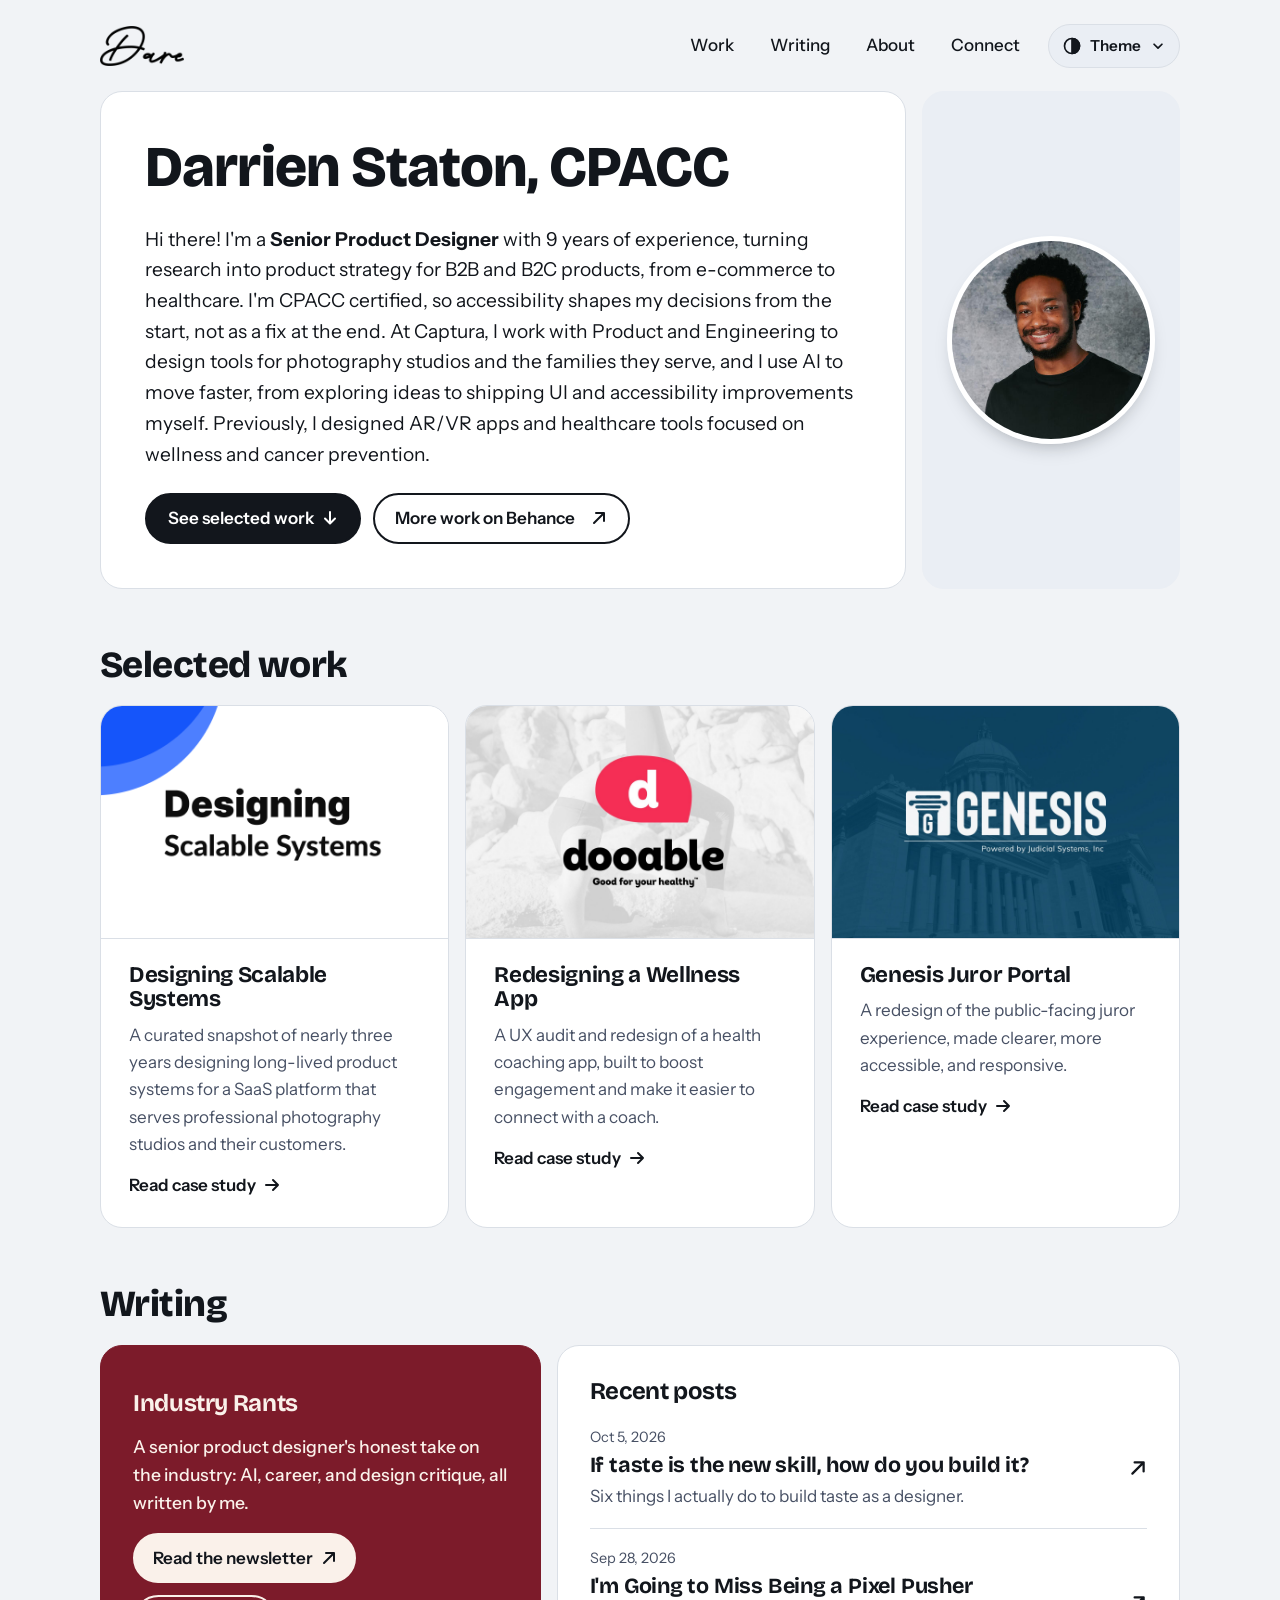
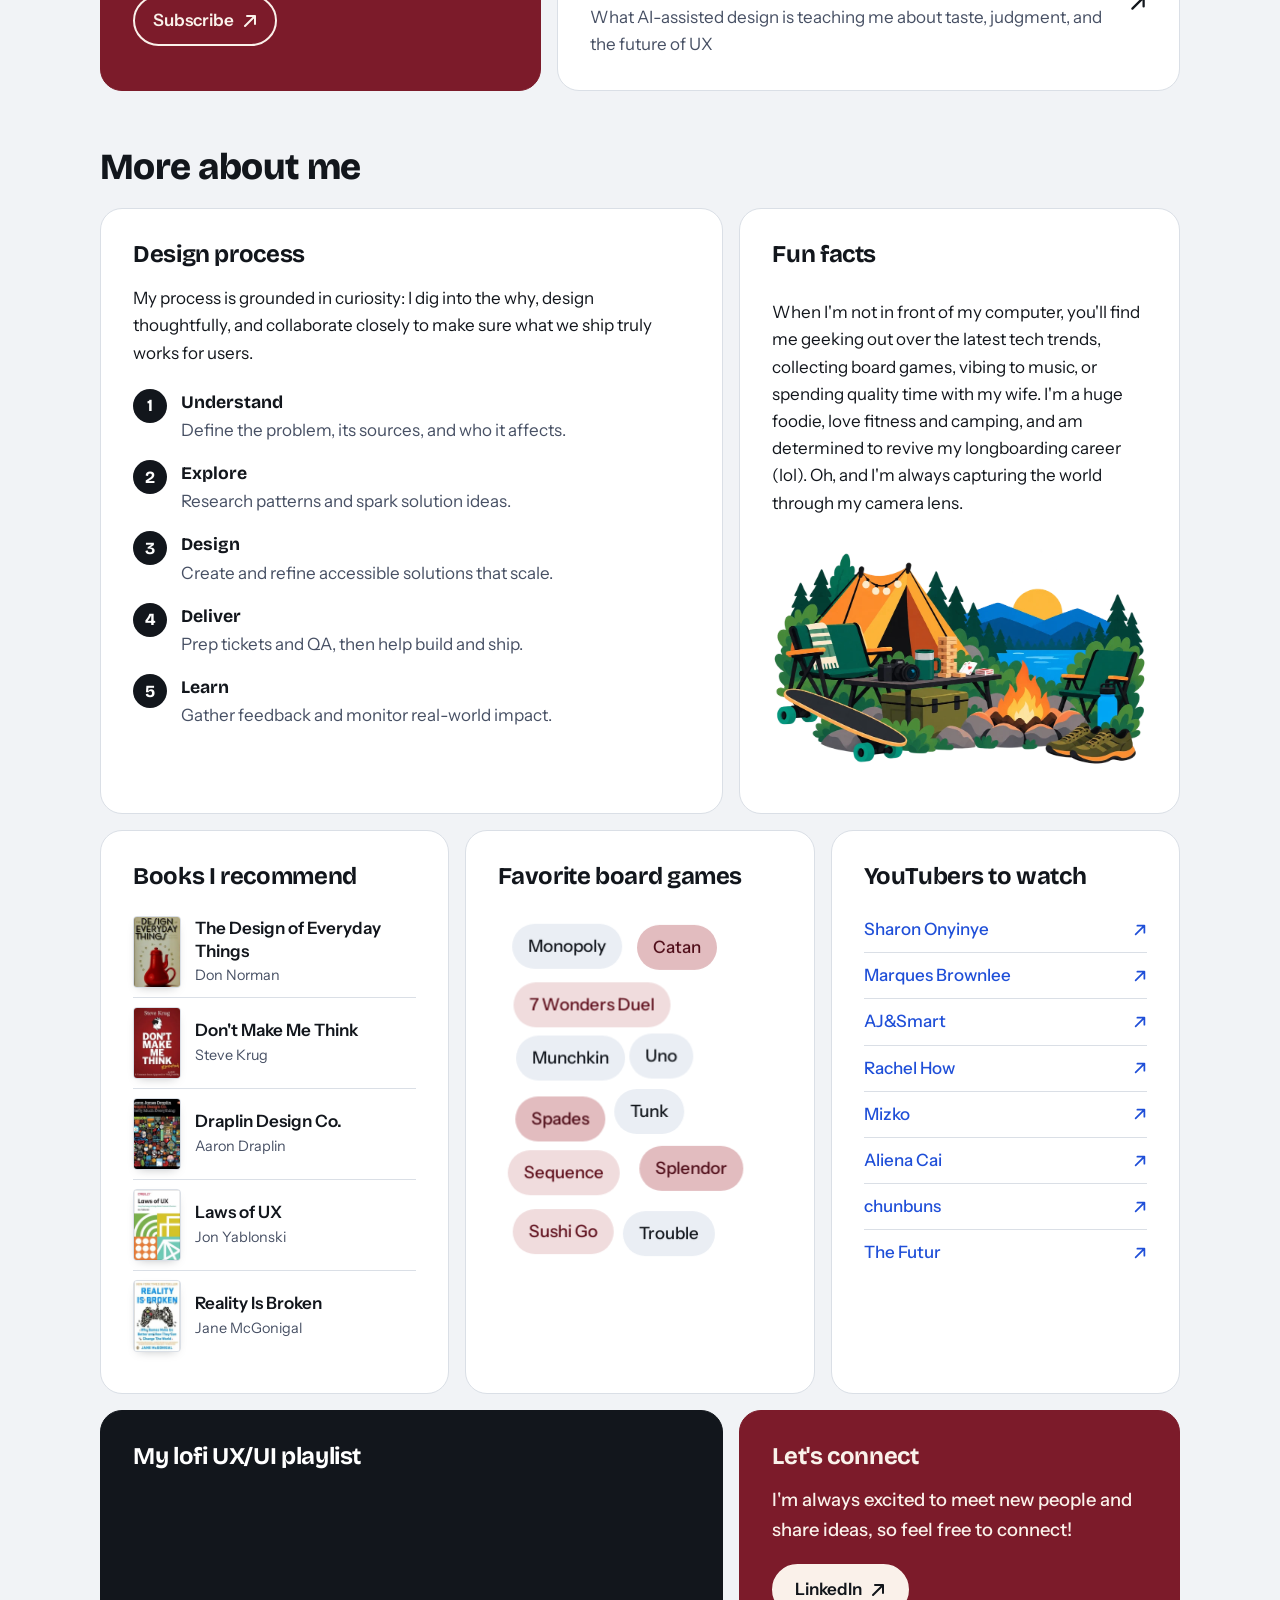
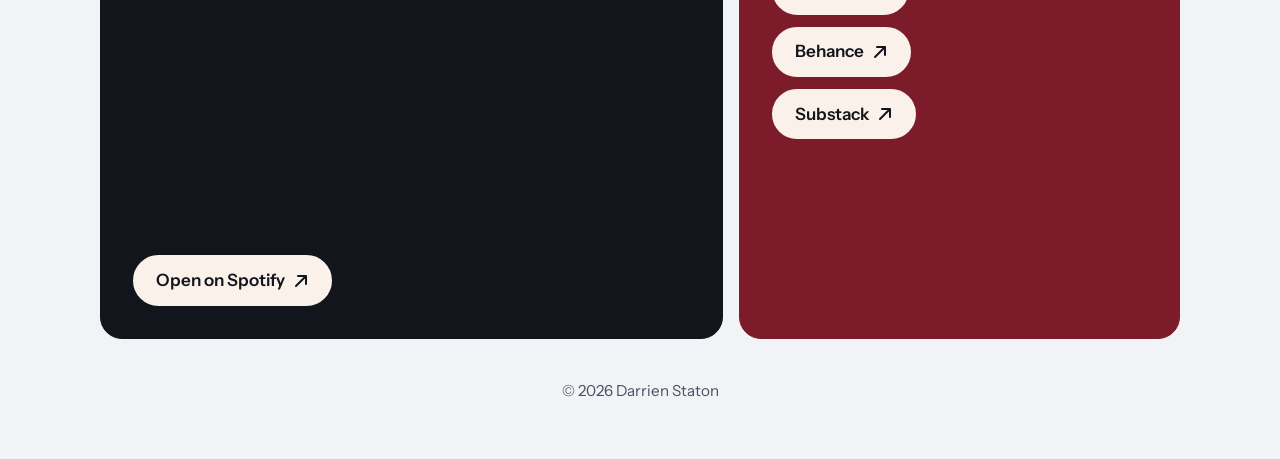
==== commit 9daa7647: "Add files via upload" ====
--- a/index.html
+++ b/index.html
@@ -390,13 +390,13 @@
 
           <section class="tile s4" aria-labelledby="books-title">
             <h3 id="books-title">Books I recommend</h3>
-            <!-- To swap a book: change the title and author, then save the cover as images/books/<same-name>.webp (any 2:3 image). Until a cover exists, an empty gray box shows. -->
+            <!-- To swap a book: change the title and author, then save the cover as images/<same-name>.webp (any 2:3 image). Until a cover exists, an empty gray box shows. -->
             <ul class="books">
-              <li class="book"><div class="book__cover"><img src="images/books/design-of-everyday-things.webp" alt="" loading="lazy" onerror="this.remove()"></div><span class="book__text"><span class="book__title">The Design of Everyday Things</span><span class="book__author"><span class="sr-only">by </span>Don Norman</span></span></li>
-              <li class="book"><div class="book__cover"><img src="images/books/dont-make-me-think.webp" alt="" loading="lazy" onerror="this.remove()"></div><span class="book__text"><span class="book__title">Don't Make Me Think</span><span class="book__author"><span class="sr-only">by </span>Steve Krug</span></span></li>
-              <li class="book"><div class="book__cover"><img src="images/books/draplin-design-co.webp" alt="" loading="lazy" onerror="this.remove()"></div><span class="book__text"><span class="book__title">Draplin Design Co.</span><span class="book__author"><span class="sr-only">by </span>Aaron Draplin</span></span></li>
-              <li class="book"><div class="book__cover"><img src="images/books/laws-of-ux.webp" alt="" loading="lazy" onerror="this.remove()"></div><span class="book__text"><span class="book__title">Laws of UX</span><span class="book__author"><span class="sr-only">by </span>Jon Yablonski</span></span></li>
-              <li class="book"><div class="book__cover"><img src="images/books/reality-is-broken.webp" alt="" loading="lazy" onerror="this.remove()"></div><span class="book__text"><span class="book__title">Reality Is Broken</span><span class="book__author"><span class="sr-only">by </span>Jane McGonigal</span></span></li>
+              <li class="book"><div class="book__cover"><img src="images/design-of-everyday-things.webp" alt="" loading="lazy" onerror="this.remove()"></div><span class="book__text"><span class="book__title">The Design of Everyday Things</span><span class="book__author"><span class="sr-only">by </span>Don Norman</span></span></li>
+              <li class="book"><div class="book__cover"><img src="images/dont-make-me-think.webp" alt="" loading="lazy" onerror="this.remove()"></div><span class="book__text"><span class="book__title">Don't Make Me Think</span><span class="book__author"><span class="sr-only">by </span>Steve Krug</span></span></li>
+              <li class="book"><div class="book__cover"><img src="images/draplin-design-co.webp" alt="" loading="lazy" onerror="this.remove()"></div><span class="book__text"><span class="book__title">Draplin Design Co.</span><span class="book__author"><span class="sr-only">by </span>Aaron Draplin</span></span></li>
+              <li class="book"><div class="book__cover"><img src="images/laws-of-ux.webp" alt="" loading="lazy" onerror="this.remove()"></div><span class="book__text"><span class="book__title">Laws of UX</span><span class="book__author"><span class="sr-only">by </span>Jon Yablonski</span></span></li>
+              <li class="book"><div class="book__cover"><img src="images/reality-is-broken.webp" alt="" loading="lazy" onerror="this.remove()"></div><span class="book__text"><span class="book__title">Reality Is Broken</span><span class="book__author"><span class="sr-only">by </span>Jane McGonigal</span></span></li>
             </ul>
           </section>
 
--- a/theme.css
+++ b/theme.css
@@ -0,0 +1,184 @@
+/* Color themes and the theme switcher.
+   Light is the default token set. Dark applies when the visitor picks it,
+   or when they pick Auto (no data-theme) and their device prefers dark. */
+
+:root {
+  color-scheme: light;
+  --bg: #F1F3F6;
+  --surface: #FFFFFF;
+  --ink: #12161C;
+  --muted: #475064;
+  --line: #DADFE6;
+  --accent: #1F4FD8;
+  --chip: #EAEEF4;
+  --chip-hover: #DFE5EE;
+  --earth-red: #7C1B2A;
+  --on-red: #FAF1EA;
+  --mark: #7C1B2A;
+  --rose-soft: #F0DCDD;
+  --rose-ink: #5E0E1B;
+  --rose-soft-hover: #E7C8CB;
+  --rose-mid: #E2BCBF;
+  --rose-mid-ink: #4F0C18;
+  --rose-mid-hover: #D8ABAF;
+  --night-bg: #12161C;
+  --night-line: #12161C;
+  --night-ink: #FFFFFF;
+  --tint-bg: #E7EDFF;
+  --tint-line: #D3DDFB;
+  --solid-bg: #12161C;
+  --solid-fg: #FFFFFF;
+  --board-bg: #FBFBFD;
+  --board-dot: #D5DBE5;
+  --ring: #FFFFFF;
+  --shadow: rgba(18, 22, 28, .35);
+  --brand-genesis: #0E4467;
+  --paper: transparent;
+}
+
+/* Dark tokens: kept in one place, applied by the two rules below */
+@media (prefers-color-scheme: dark) {
+  :root:not([data-theme="light"]) {
+    color-scheme: dark;
+    --bg: #0D1015;
+    --surface: #161A21;
+    --ink: #EDF0F5;
+    --muted: #A9B2C1;
+    --line: #2A313C;
+    --accent: #8AA7FF;
+    --chip: #1E242E;
+    --chip-hover: #29313D;
+    --earth-red: #8A2133;
+    --mark: #E6A9B0;
+    --rose-soft: #3A1E26;
+    --rose-ink: #F4D3D7;
+    --rose-soft-hover: #47252F;
+    --rose-mid: #5C2C36;
+    --rose-mid-ink: #F8DDE0;
+    --rose-mid-hover: #6B3640;
+    --night-bg: #1F2838;
+    --night-line: #2D3850;
+    --tint-bg: #172037;
+    --tint-line: #26335A;
+    --solid-bg: #EDF0F5;
+    --solid-fg: #12161C;
+    --board-bg: #11151B;
+    --board-dot: #262D38;
+    --ring: #2B3340;
+    --shadow: rgba(0, 0, 0, .6);
+    --brand-genesis: #6FB3E0;
+    --paper: #F3F5F8;
+  }
+  :root:not([data-theme="light"]) .site-header .logo img { filter: invert(1); }
+}
+:root[data-theme="dark"] {
+  color-scheme: dark;
+  --bg: #0D1015;
+  --surface: #161A21;
+  --ink: #EDF0F5;
+  --muted: #A9B2C1;
+  --line: #2A313C;
+  --accent: #8AA7FF;
+  --chip: #1E242E;
+  --chip-hover: #29313D;
+  --earth-red: #8A2133;
+  --mark: #E6A9B0;
+  --rose-soft: #3A1E26;
+  --rose-ink: #F4D3D7;
+  --rose-soft-hover: #47252F;
+  --rose-mid: #5C2C36;
+  --rose-mid-ink: #F8DDE0;
+  --rose-mid-hover: #6B3640;
+  --night-bg: #1F2838;
+  --night-line: #2D3850;
+  --tint-bg: #172037;
+  --tint-line: #26335A;
+  --solid-bg: #EDF0F5;
+  --solid-fg: #12161C;
+  --board-bg: #11151B;
+  --board-dot: #262D38;
+  --ring: #2B3340;
+  --shadow: rgba(0, 0, 0, .6);
+  --brand-genesis: #6FB3E0;
+  --paper: #F3F5F8;
+}
+:root[data-theme="dark"] .site-header .logo img { filter: invert(1); }
+
+/* Annotated screens drawn for a light page get a light backing in dark mode */
+.shot--paper img { background: var(--paper); }
+
+/* Smooth color change, only while switching (added briefly by theme.js) */
+html.theme-fade, html.theme-fade *, html.theme-fade *::before, html.theme-fade *::after {
+  transition: background-color .35s ease, color .35s ease, border-color .35s ease, fill .35s ease, stroke .35s ease !important;
+}
+
+/* Header layout with the switcher */
+.site-header { gap: 12px; flex-wrap: wrap; }
+.site-header nav { margin-left: auto; }
+
+/* Theme menu: one round button that opens a small list */
+.theme-menu { display: none; position: relative; z-index: 20; }
+.js .theme-menu { display: block; }
+.theme-menu__btn {
+  display: inline-flex; align-items: center; gap: 8px; height: 44px; padding: 0 14px 0 13px;
+  border-radius: 999px; border: 1px solid var(--line); background: var(--chip); color: var(--ink);
+  font: inherit; font-size: .95rem; font-weight: 600; cursor: pointer;
+  transition: background-color .2s ease, border-color .2s ease, transform .2s ease;
+}
+.theme-menu__label { line-height: 1; }
+.theme-menu__btn svg.theme-menu__chev { display: block; width: 14px; height: 14px; margin-left: 2px; transition: transform .25s ease; }
+.theme-menu__btn[aria-expanded="true"] .theme-menu__chev { transform: rotate(180deg); }
+.theme-menu__btn:hover { border-color: var(--ink); transform: translateY(-2px); }
+.theme-menu__btn[aria-expanded="true"] { border-color: var(--ink); background: var(--surface); }
+.theme-menu__btn:focus-visible, .theme-menu__list button:focus-visible { outline: 3px solid var(--accent); outline-offset: 2px; }
+.theme-menu svg { width: 20px; height: 20px; flex: none; }
+
+/* the button shows only the icon for the active mode */
+.theme-menu__btn svg { display: none; }
+.theme-menu[data-mode="light"] .theme-menu__btn .i-sun,
+.theme-menu[data-mode="auto"] .theme-menu__btn .i-auto,
+.theme-menu[data-mode="dark"] .theme-menu__btn .i-moon { display: block; }
+.theme-menu.is-switching[data-mode="light"] .theme-menu__btn .i-sun { animation: sun-spin .6s ease; }
+.theme-menu.is-switching[data-mode="dark"] .theme-menu__btn .i-moon { animation: moon-tilt .6s ease; }
+.theme-menu.is-switching[data-mode="auto"] .theme-menu__btn .i-auto { animation: auto-flip .6s ease; }
+@keyframes sun-spin { from { transform: rotate(-120deg) scale(.6); } to { transform: none; } }
+@keyframes moon-tilt { from { transform: rotate(-50deg) scale(.6); } to { transform: none; } }
+@keyframes auto-flip { from { transform: rotate(180deg) scale(.6); } to { transform: none; } }
+
+.theme-menu__list {
+  position: absolute; top: calc(100% + 10px); right: 0; min-width: 184px; margin: 0; padding: 6px;
+  list-style: none; background: var(--surface); border: 1px solid var(--line); border-radius: 18px;
+  box-shadow: 0 18px 36px -14px var(--shadow);
+  transform-origin: top right; animation: menu-in .18s ease;
+}
+.theme-menu__list[hidden] { display: none; }
+@keyframes menu-in { from { opacity: 0; transform: translateY(-6px) scale(.96); } to { opacity: 1; transform: none; } }
+.theme-menu__list button {
+  display: flex; align-items: center; gap: 12px; width: 100%; min-height: 44px; padding: 0 12px;
+  border: 0; border-radius: 12px; background: none; color: var(--ink); font: inherit; font-weight: 500;
+  text-align: left; cursor: pointer; transition: background-color .15s ease;
+}
+.theme-menu__list button:hover { background: var(--chip); }
+.theme-menu__list button[aria-pressed="true"] { font-weight: 700; }
+.theme-menu__check { width: 16px; height: 16px; margin-left: auto; opacity: 0; transform: scale(.5); transition: opacity .2s ease, transform .25s cubic-bezier(.3, 1.6, .5, 1); }
+.theme-menu__list button[aria-pressed="true"] .theme-menu__check { opacity: 1; transform: none; }
+
+@media (max-width: 720px) {
+  .site-header .logo { order: 1; }
+  .theme-menu { order: 2; margin-left: auto; }
+  .site-header nav { order: 3; flex-basis: 100%; margin-left: -11px; }
+}
+@media (prefers-reduced-motion: reduce) {
+  .theme-menu__btn .i-sun, .theme-menu__btn .i-moon, .theme-menu__btn .i-auto { animation: none !important; }
+  .theme-menu__list { animation: none; }
+  .theme-menu__btn:hover { transform: none; }
+  .theme-menu__check, .theme-menu__chev { transition: none !important; }
+  html.theme-fade, html.theme-fade *, html.theme-fade *::before, html.theme-fade *::after { transition: none !important; }
+}
+
+/* Four nav links need a little less padding on narrow phones */
+@media (max-width: 560px) {
+  .site-header nav ul { flex-wrap: wrap; gap: 0; }
+  .site-header nav a { padding: 10px 9px; }
+  .site-header nav { margin-left: -9px; }
+}
